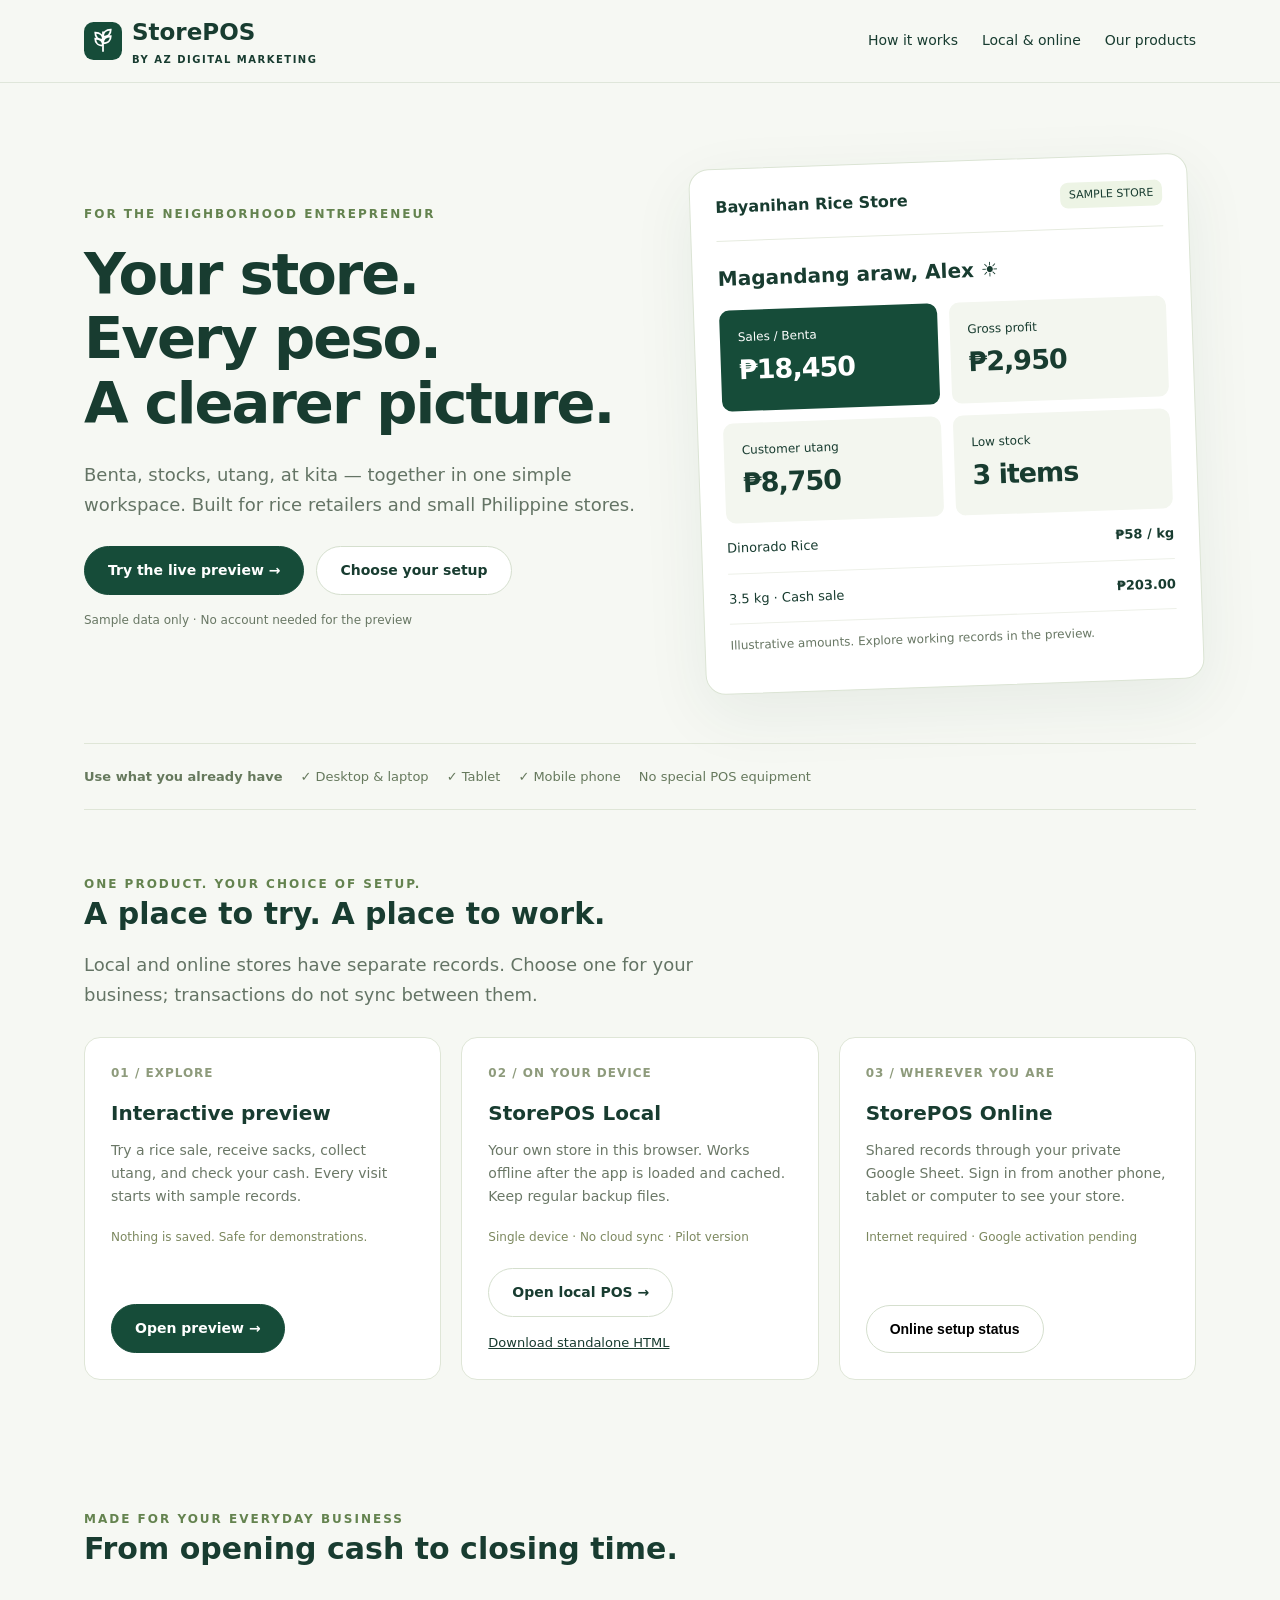
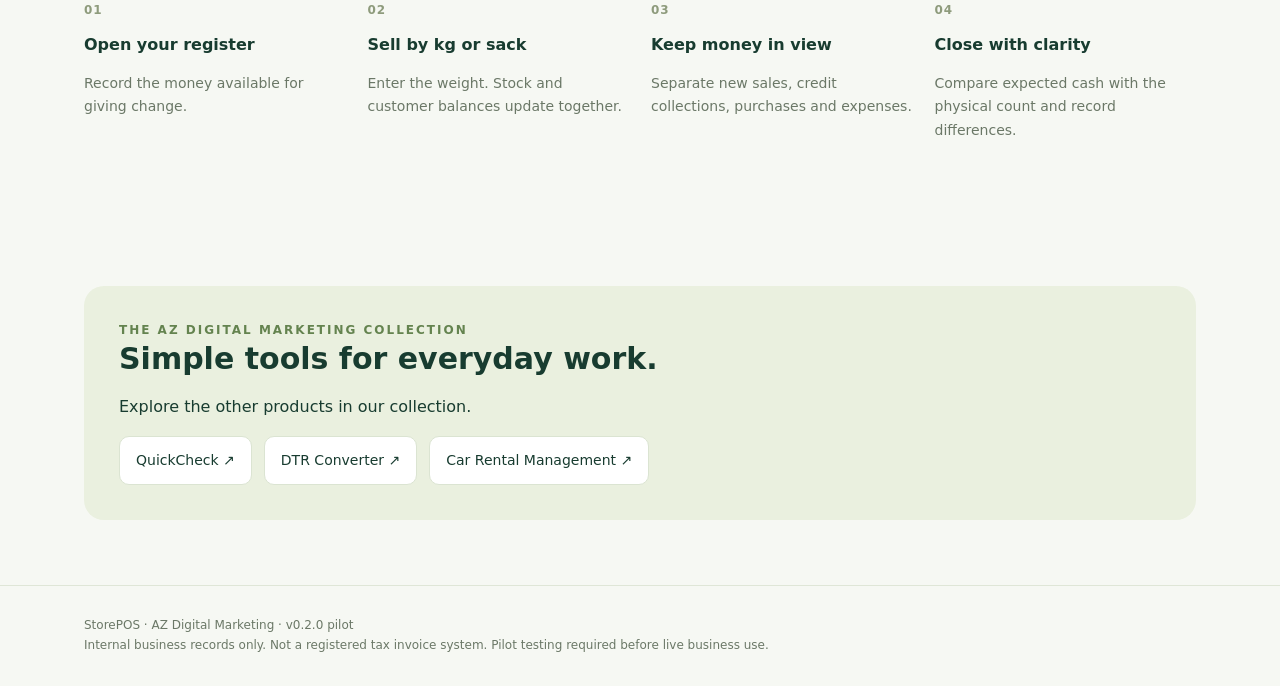
==== index.html @ 34b3e592 "Publish StorePOS v0.2.0 preview and separate local edition" ====
<!doctype html>
<html lang="en"><head><meta charset="utf-8"><meta name="viewport" content="width=device-width,initial-scale=1"><meta name="theme-color" content="#164c39"><title>StorePOS — Sales, stocks & utang, made simple</title><meta name="description" content="A simple POS for Philippine rice stores. Preview sales, inventory, customer credit and cash closing on your phone, tablet or computer."><style>
:root{font-family:'Segoe UI',system-ui,sans-serif;color:#183c30;background:#f6f8f3;line-height:1.65}*{box-sizing:border-box}body{margin:0}a{color:inherit}.wrap{max-width:1160px;margin:auto;padding:0 24px}header{border-bottom:1px solid #dfe6da;background:#f6f8f3}header .wrap{display:flex;justify-content:space-between;align-items:center;gap:20px;min-height:82px}.brand{display:flex;align-items:center;gap:10px;text-decoration:none;font-size:23px;font-weight:800}.brand img{width:38px}.brand small{font-size:10px;letter-spacing:1.5px;display:block}nav{display:flex;gap:24px;flex-wrap:wrap;font-size:14px}nav a{text-decoration:none}.hero{display:grid;grid-template-columns:1fr .9fr;gap:58px;align-items:center;padding:78px 0 56px}.eyebrow{font-size:12px;letter-spacing:2px;font-weight:750;color:#64834f}h1{font-size:clamp(38px,4.5vw,62px);line-height:1.12;letter-spacing:-2px;margin:18px 0 24px}h2{font-size:30px;line-height:1.25;margin:0 0 16px}h3{margin:0 0 9px;font-size:20px}.lead{font-size:18px;color:#647465}.actions{display:flex;flex-wrap:wrap;gap:12px;margin:26px 0 16px}.btn{display:inline-flex;justify-content:center;align-items:center;min-height:48px;padding:12px 23px;text-decoration:none;border:1px solid #d5dfce;border-radius:99px;background:white;font-weight:700;font-size:14px;cursor:pointer}.primary{background:#164c39;color:white;border-color:#164c39}.lime{background:#ddeaaf;border-color:#ddeaaf}.fine{font-size:12px;color:#687764}.mock{background:#fff;border:1px solid #dbe4d4;border-radius:20px;box-shadow:0 20px 65px #1d4c3912;padding:25px;transform:rotate(-2deg)}.mock-top{display:flex;justify-content:space-between;align-items:center;padding-bottom:20px;border-bottom:1px solid #e6ebdf}.tag{font-size:11px;padding:4px 9px;background:#edf4e5;border-radius:8px}.mock h3{margin:21px 0 15px}.metrics{display:grid;grid-template-columns:1fr 1fr;gap:12px}.metric{border-radius:10px;padding:18px;background:#f3f6ef;font-size:12px}.metric strong{font-size:27px;display:block;letter-spacing:-1px}.metric:first-child{background:#164c39;color:white}.mini-row{display:flex;justify-content:space-between;border-bottom:1px solid #edf0e8;padding:14px 0;font-size:13px}.devices{display:flex;gap:18px;flex-wrap:wrap;font-size:13px;color:#66795d;padding:22px 0;border-top:1px solid #dfe6d7;border-bottom:1px solid #dfe6d7}.section{padding:65px 0}.intro{max-width:690px;margin-bottom:27px}.cards{display:grid;grid-template-columns:repeat(3,1fr);gap:20px}.card{background:white;border:1px solid #dfe6d7;border-radius:16px;padding:26px;display:flex;flex-direction:column;align-items:flex-start}.card p{font-size:14px;color:#6b7867;margin:0 0 20px}.card .btn{margin-top:auto}.number{font-size:12px;font-weight:700;letter-spacing:1px;color:#8e9b7c;margin-bottom:13px}.steps{display:grid;grid-template-columns:repeat(4,1fr);gap:22px;margin-top:28px}.steps p{font-size:14px;color:#6b7867}.steps strong{display:block;margin-top:10px}.band{background:#eaf0df;border-radius:20px;padding:35px}.suite{display:flex;flex-wrap:wrap;gap:12px}.suite a{padding:12px 16px;background:white;border:1px solid #dbe4d2;border-radius:10px;text-decoration:none;font-size:14px}footer{padding:30px 0;border-top:1px solid #dfe6d7;font-size:12px;color:#6b7867}dialog{border:1px solid #dbe4d4;border-radius:16px;padding:28px;max-width:440px;width:calc(100% - 32px);color:#183c30}dialog::backdrop{background:#123b3266}dialog p{color:#647465}.card small{display:block;font-size:12px;color:#7c885f;margin-bottom:20px}:focus-visible{outline:3px solid #83a858;outline-offset:4px}@media(max-width:850px){.hero{gap:25px}.cards{grid-template-columns:1fr}.card{padding:24px}.steps{grid-template-columns:1fr 1fr}nav{gap:15px}.hero h1{font-size:44px}}@media(max-width:600px){.wrap{padding:0 18px}header .wrap{min-height:76px}nav a:not(:last-child){display:none}.hero{grid-template-columns:1fr;padding:40px 0;gap:30px}h1,.hero h1{font-size:40px}.mock{transform:none;padding:20px}.lead{font-size:17px}.section{padding:44px 0}.band{padding:25px}.steps{gap:18px}.actions .btn{flex:1}.devices{gap:12px}.metric strong{font-size:25px}}@media(prefers-reduced-motion:reduce){*{scroll-behavior:auto}}
</style></head><body><header><div class="wrap"><a class="brand" href="./"><img src="icon.svg" alt=""><span>StorePOS<small>BY AZ DIGITAL MARKETING</small></span></a><nav aria-label="Main"><a href="#how">How it works</a><a href="#editions">Local & online</a><a href="#products">Our products</a></nav></div></header><main class="wrap"><section class="hero"><div><div class="eyebrow">FOR THE NEIGHBORHOOD ENTREPRENEUR</div><h1>Your store.<br>Every peso.<br>A clearer picture.</h1><p class="lead">Benta, stocks, utang, at kita — together in one simple workspace. Built for rice retailers and small Philippine stores.</p><div class="actions"><a class="btn primary" href="preview.html">Try the live preview →</a><a class="btn" href="#editions">Choose your setup</a></div><p class="fine">Sample data only · No account needed for the preview</p></div><div class="mock" aria-label="Illustrative store dashboard"><div class="mock-top"><strong>Bayanihan Rice Store</strong><span class="tag">SAMPLE STORE</span></div><h3>Magandang araw, Alex ☀</h3><div class="metrics"><div class="metric">Sales / Benta<strong>₱18,450</strong></div><div class="metric">Gross profit<strong>₱2,950</strong></div><div class="metric">Customer utang<strong>₱8,750</strong></div><div class="metric">Low stock<strong>3 items</strong></div></div><div class="mini-row"><span>Dinorado Rice</span><strong>₱58 / kg</strong></div><div class="mini-row"><span>3.5 kg · Cash sale</span><strong>₱203.00</strong></div><p class="fine">Illustrative amounts. Explore working records in the preview.</p></div></section><div class="devices"><strong>Use what you already have</strong><span>✓ Desktop & laptop</span><span>✓ Tablet</span><span>✓ Mobile phone</span><span>No special POS equipment</span></div><section class="section" id="editions"><div class="intro"><div class="eyebrow">ONE PRODUCT. YOUR CHOICE OF SETUP.</div><h2>A place to try. A place to work.</h2><p class="lead">Local and online stores have separate records. Choose one for your business; transactions do not sync between them.</p></div><div class="cards"><article class="card"><div class="number">01 / EXPLORE</div><h3>Interactive preview</h3><p>Try a rice sale, receive sacks, collect utang, and check your cash. Every visit starts with sample records.</p><small>Nothing is saved. Safe for demonstrations.</small><a class="btn primary" href="preview.html">Open preview →</a></article><article class="card"><div class="number">02 / ON YOUR DEVICE</div><h3>StorePOS Local</h3><p>Your own store in this browser. Works offline after the app is loaded and cached. Keep regular backup files.</p><small>Single device · No cloud sync · Pilot version</small><a class="btn" id="local-open" href="app/index.html">Open local POS →</a><a id="local-download" href="StorePOS-Local.html" download style="margin-top:15px;font-size:13px">Download standalone HTML</a></article><article class="card"><div class="number">03 / WHEREVER YOU ARE</div><h3>StorePOS Online</h3><p>Shared records through your private Google Sheet. Sign in from another phone, tablet or computer to see your store.</p><small>Internet required · Google activation pending</small><button class="btn" id="online-info">Online setup status</button></article></div></section><section class="section" id="how"><div class="eyebrow">MADE FOR YOUR EVERYDAY BUSINESS</div><h2>From opening cash to closing time.</h2><div class="steps"><div><span class="number">01</span><strong>Open your register</strong><p>Record the money available for giving change.</p></div><div><span class="number">02</span><strong>Sell by kg or sack</strong><p>Enter the weight. Stock and customer balances update together.</p></div><div><span class="number">03</span><strong>Keep money in view</strong><p>Separate new sales, credit collections, purchases and expenses.</p></div><div><span class="number">04</span><strong>Close with clarity</strong><p>Compare expected cash with the physical count and record differences.</p></div></div></section><section class="section" id="products"><div class="band"><div class="eyebrow">THE AZ DIGITAL MARKETING COLLECTION</div><h2>Simple tools for everyday work.</h2><p>Explore the other products in our collection.</p><div class="suite"><a href="https://homearvin.github.io/QUICK.CHECK/">QuickCheck ↗</a><a href="https://homearvin.github.io/DTR.CONVERTER/">DTR Converter ↗</a><a href="https://homearvin.github.io/CAR.RENTAL.BOOKING.MANAGEMENT/">Car Rental Management ↗</a></div></div></section></main><footer><div class="wrap">StorePOS · AZ Digital Marketing · v0.2.0 pilot<br>Internal business records only. Not a registered tax invoice system. Pilot testing required before live business use.</div></footer><dialog id="online-dialog"><h2>Online activation pending</h2><p>The Google Apps Script project is prepared. Google account authorization and web-app deployment must finish before the online store is available.</p><p>The local POS and preview are ready to explore independently.</p><form method="dialog"><button class="btn primary">Got it</button></form></dialog><script>document.getElementById('online-info').onclick=()=>document.getElementById('online-dialog').showModal();if(location.hostname==='127.0.0.1'||location.hostname==='localhost'){document.getElementById('local-open').href='index.html';document.getElementById('local-download').href='local.html';}</script></body></html>
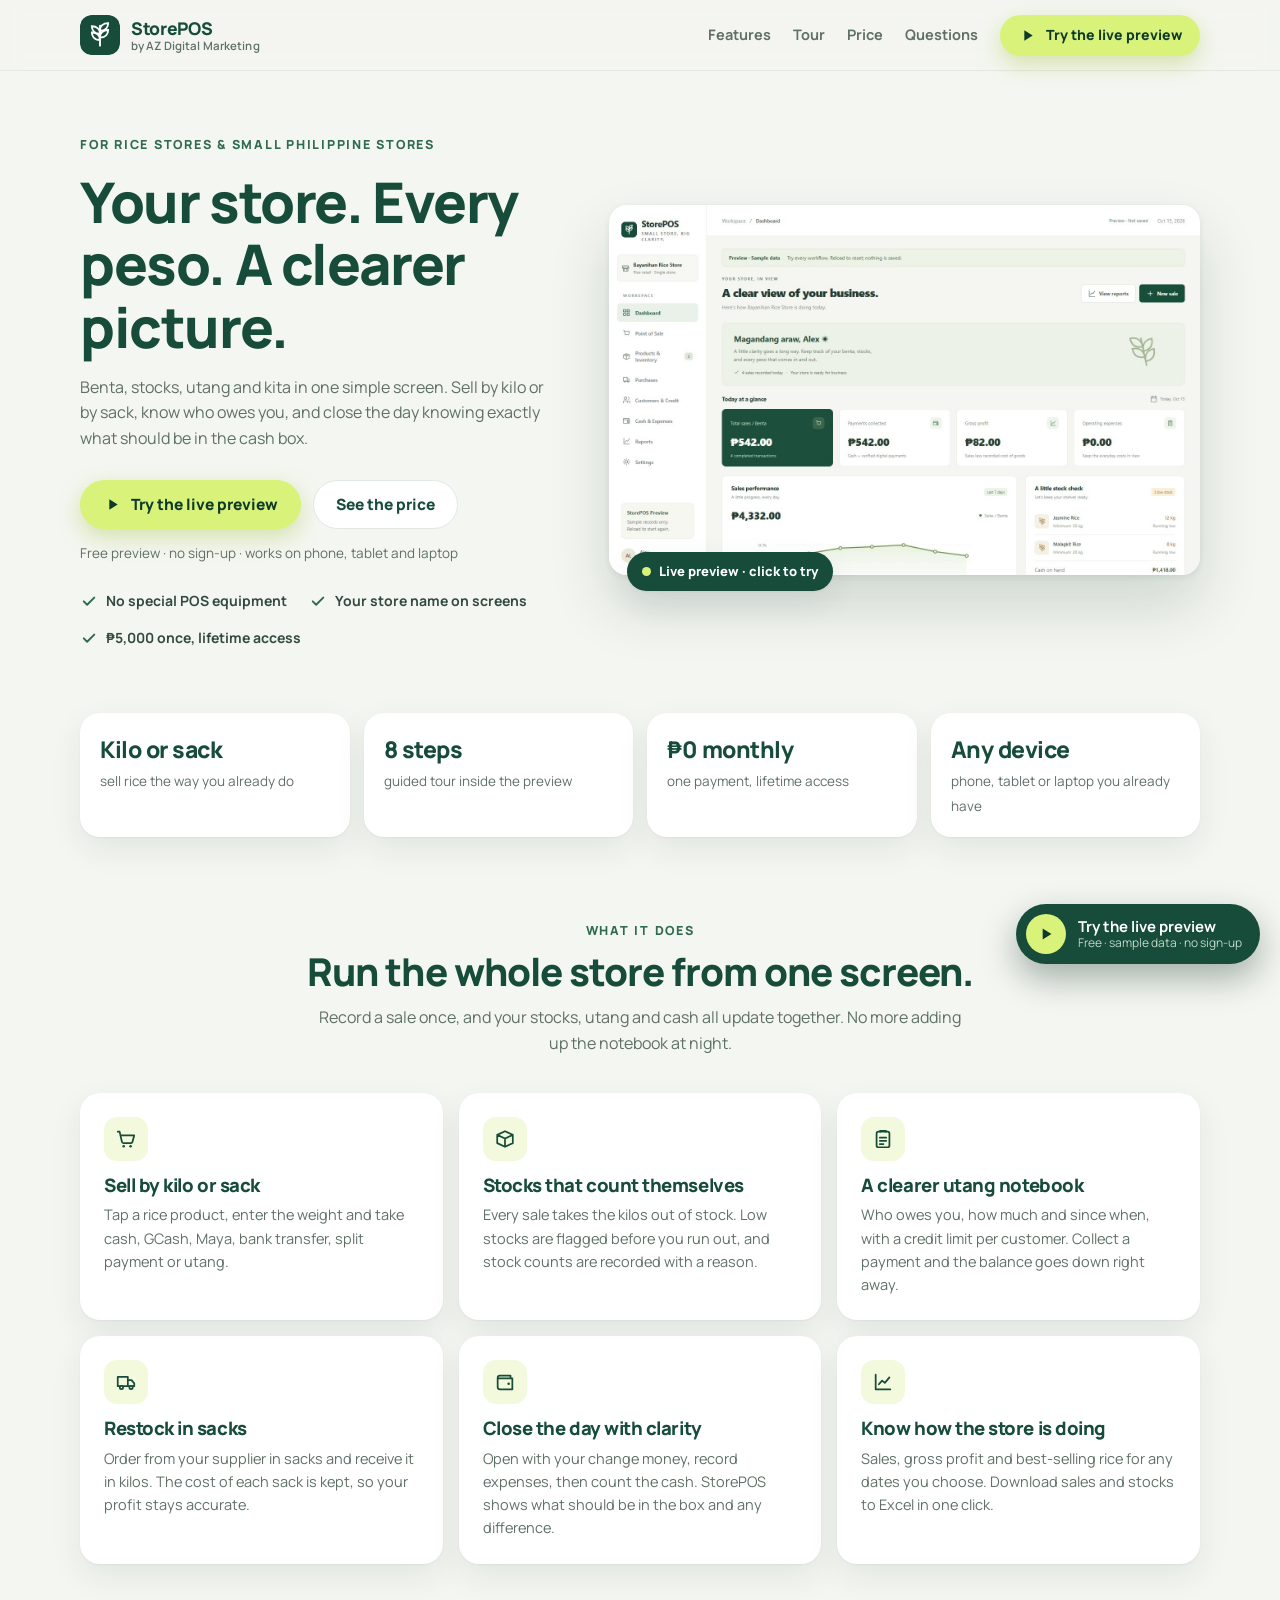
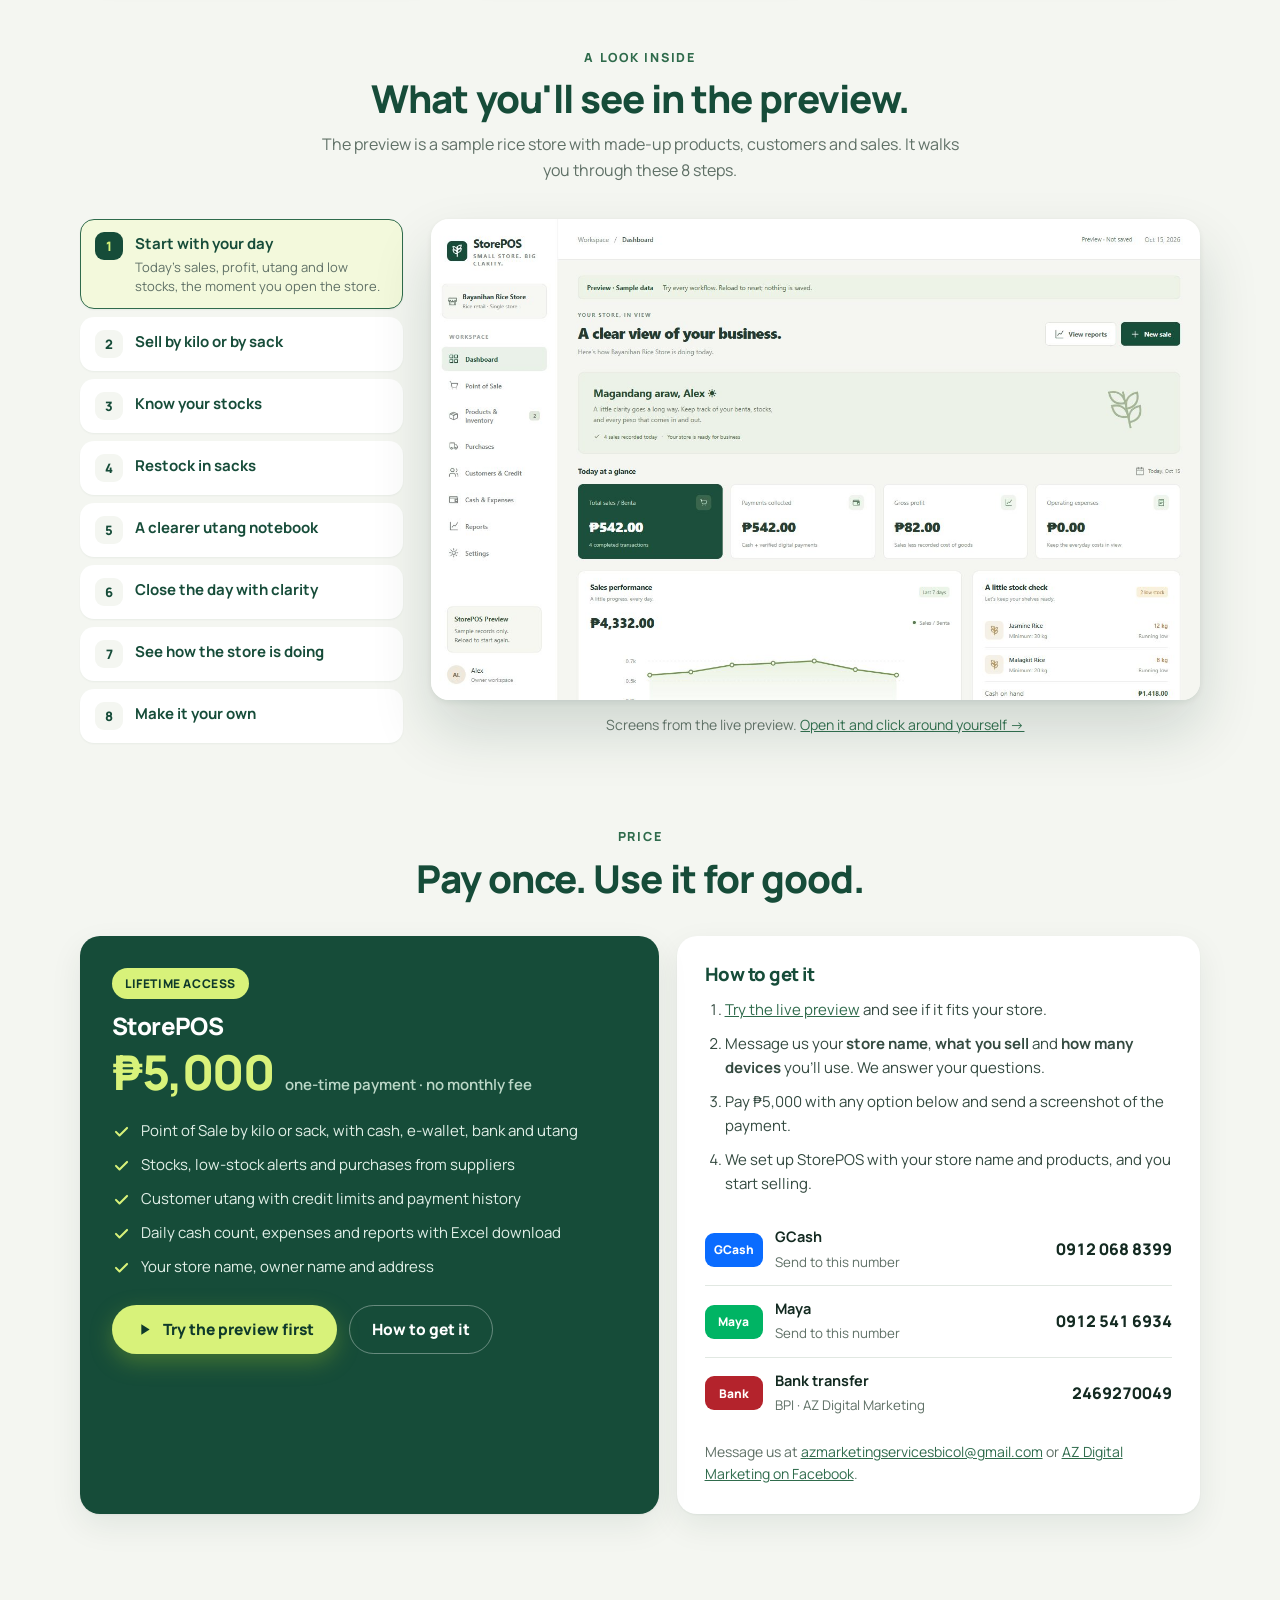
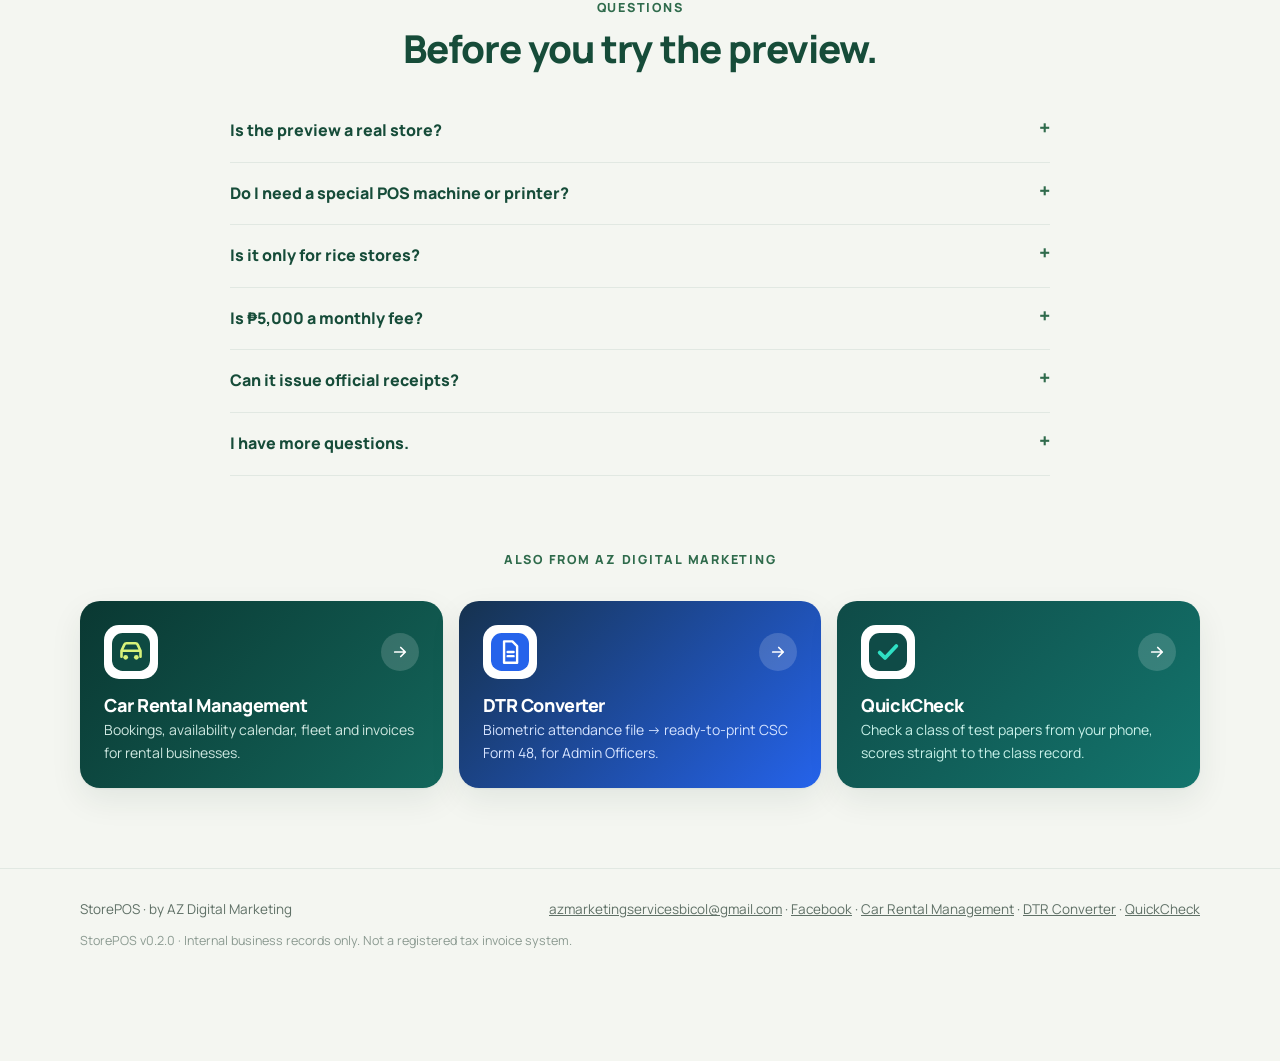
==== commit 3bf293a5: "Restyle StorePOS site like Car Rental and add preview guided tour Co-Authored-By: Claude Opus 5.5 <n" ====
--- a/index.html
+++ b/index.html
@@ -1,4 +1,532 @@
 <!doctype html>
-<html lang="en"><head><meta charset="utf-8"><meta name="viewport" content="width=device-width,initial-scale=1"><meta name="theme-color" content="#164c39"><title>StorePOS — Sales, stocks & utang, made simple</title><meta name="description" content="A simple POS for Philippine rice stores. Preview sales, inventory, customer credit and cash closing on your phone, tablet or computer."><style>
-:root{font-family:'Segoe UI',system-ui,sans-serif;color:#183c30;background:#f6f8f3;line-height:1.65}*{box-sizing:border-box}body{margin:0}a{color:inherit}.wrap{max-width:1160px;margin:auto;padding:0 24px}header{border-bottom:1px solid #dfe6da;background:#f6f8f3}header .wrap{display:flex;justify-content:space-between;align-items:center;gap:20px;min-height:82px}.brand{display:flex;align-items:center;gap:10px;text-decoration:none;font-size:23px;font-weight:800}.brand img{width:38px}.brand small{font-size:10px;letter-spacing:1.5px;display:block}nav{display:flex;gap:24px;flex-wrap:wrap;font-size:14px}nav a{text-decoration:none}.hero{display:grid;grid-template-columns:1fr .9fr;gap:58px;align-items:center;padding:78px 0 56px}.eyebrow{font-size:12px;letter-spacing:2px;font-weight:750;color:#64834f}h1{font-size:clamp(38px,4.5vw,62px);line-height:1.12;letter-spacing:-2px;margin:18px 0 24px}h2{font-size:30px;line-height:1.25;margin:0 0 16px}h3{margin:0 0 9px;font-size:20px}.lead{font-size:18px;color:#647465}.actions{display:flex;flex-wrap:wrap;gap:12px;margin:26px 0 16px}.btn{display:inline-flex;justify-content:center;align-items:center;min-height:48px;padding:12px 23px;text-decoration:none;border:1px solid #d5dfce;border-radius:99px;background:white;font-weight:700;font-size:14px;cursor:pointer}.primary{background:#164c39;color:white;border-color:#164c39}.lime{background:#ddeaaf;border-color:#ddeaaf}.fine{font-size:12px;color:#687764}.mock{background:#fff;border:1px solid #dbe4d4;border-radius:20px;box-shadow:0 20px 65px #1d4c3912;padding:25px;transform:rotate(-2deg)}.mock-top{display:flex;justify-content:space-between;align-items:center;padding-bottom:20px;border-bottom:1px solid #e6ebdf}.tag{font-size:11px;padding:4px 9px;background:#edf4e5;border-radius:8px}.mock h3{margin:21px 0 15px}.metrics{display:grid;grid-template-columns:1fr 1fr;gap:12px}.metric{border-radius:10px;padding:18px;background:#f3f6ef;font-size:12px}.metric strong{font-size:27px;display:block;letter-spacing:-1px}.metric:first-child{background:#164c39;color:white}.mini-row{display:flex;justify-content:space-between;border-bottom:1px solid #edf0e8;padding:14px 0;font-size:13px}.devices{display:flex;gap:18px;flex-wrap:wrap;font-size:13px;color:#66795d;padding:22px 0;border-top:1px solid #dfe6d7;border-bottom:1px solid #dfe6d7}.section{padding:65px 0}.intro{max-width:690px;margin-bottom:27px}.cards{display:grid;grid-template-columns:repeat(3,1fr);gap:20px}.card{background:white;border:1px solid #dfe6d7;border-radius:16px;padding:26px;display:flex;flex-direction:column;align-items:flex-start}.card p{font-size:14px;color:#6b7867;margin:0 0 20px}.card .btn{margin-top:auto}.number{font-size:12px;font-weight:700;letter-spacing:1px;color:#8e9b7c;margin-bottom:13px}.steps{display:grid;grid-template-columns:repeat(4,1fr);gap:22px;margin-top:28px}.steps p{font-size:14px;color:#6b7867}.steps strong{display:block;margin-top:10px}.band{background:#eaf0df;border-radius:20px;padding:35px}.suite{display:flex;flex-wrap:wrap;gap:12px}.suite a{padding:12px 16px;background:white;border:1px solid #dbe4d2;border-radius:10px;text-decoration:none;font-size:14px}footer{padding:30px 0;border-top:1px solid #dfe6d7;font-size:12px;color:#6b7867}dialog{border:1px solid #dbe4d4;border-radius:16px;padding:28px;max-width:440px;width:calc(100% - 32px);color:#183c30}dialog::backdrop{background:#123b3266}dialog p{color:#647465}.card small{display:block;font-size:12px;color:#7c885f;margin-bottom:20px}:focus-visible{outline:3px solid #83a858;outline-offset:4px}@media(max-width:850px){.hero{gap:25px}.cards{grid-template-columns:1fr}.card{padding:24px}.steps{grid-template-columns:1fr 1fr}nav{gap:15px}.hero h1{font-size:44px}}@media(max-width:600px){.wrap{padding:0 18px}header .wrap{min-height:76px}nav a:not(:last-child){display:none}.hero{grid-template-columns:1fr;padding:40px 0;gap:30px}h1,.hero h1{font-size:40px}.mock{transform:none;padding:20px}.lead{font-size:17px}.section{padding:44px 0}.band{padding:25px}.steps{gap:18px}.actions .btn{flex:1}.devices{gap:12px}.metric strong{font-size:25px}}@media(prefers-reduced-motion:reduce){*{scroll-behavior:auto}}
-</style></head><body><header><div class="wrap"><a class="brand" href="./"><img src="icon.svg" alt=""><span>StorePOS<small>BY AZ DIGITAL MARKETING</small></span></a><nav aria-label="Main"><a href="#how">How it works</a><a href="#editions">Local & online</a><a href="#products">Our products</a></nav></div></header><main class="wrap"><section class="hero"><div><div class="eyebrow">FOR THE NEIGHBORHOOD ENTREPRENEUR</div><h1>Your store.<br>Every peso.<br>A clearer picture.</h1><p class="lead">Benta, stocks, utang, at kita — together in one simple workspace. Built for rice retailers and small Philippine stores.</p><div class="actions"><a class="btn primary" href="preview.html">Try the live preview →</a><a class="btn" href="#editions">Choose your setup</a></div><p class="fine">Sample data only · No account needed for the preview</p></div><div class="mock" aria-label="Illustrative store dashboard"><div class="mock-top"><strong>Bayanihan Rice Store</strong><span class="tag">SAMPLE STORE</span></div><h3>Magandang araw, Alex ☀</h3><div class="metrics"><div class="metric">Sales / Benta<strong>₱18,450</strong></div><div class="metric">Gross profit<strong>₱2,950</strong></div><div class="metric">Customer utang<strong>₱8,750</strong></div><div class="metric">Low stock<strong>3 items</strong></div></div><div class="mini-row"><span>Dinorado Rice</span><strong>₱58 / kg</strong></div><div class="mini-row"><span>3.5 kg · Cash sale</span><strong>₱203.00</strong></div><p class="fine">Illustrative amounts. Explore working records in the preview.</p></div></section><div class="devices"><strong>Use what you already have</strong><span>✓ Desktop & laptop</span><span>✓ Tablet</span><span>✓ Mobile phone</span><span>No special POS equipment</span></div><section class="section" id="editions"><div class="intro"><div class="eyebrow">ONE PRODUCT. YOUR CHOICE OF SETUP.</div><h2>A place to try. A place to work.</h2><p class="lead">Local and online stores have separate records. Choose one for your business; transactions do not sync between them.</p></div><div class="cards"><article class="card"><div class="number">01 / EXPLORE</div><h3>Interactive preview</h3><p>Try a rice sale, receive sacks, collect utang, and check your cash. Every visit starts with sample records.</p><small>Nothing is saved. Safe for demonstrations.</small><a class="btn primary" href="preview.html">Open preview →</a></article><article class="card"><div class="number">02 / ON YOUR DEVICE</div><h3>StorePOS Local</h3><p>Your own store in this browser. Works offline after the app is loaded and cached. Keep regular backup files.</p><small>Single device · No cloud sync · Pilot version</small><a class="btn" id="local-open" href="app/index.html">Open local POS →</a><a id="local-download" href="StorePOS-Local.html" download style="margin-top:15px;font-size:13px">Download standalone HTML</a></article><article class="card"><div class="number">03 / WHEREVER YOU ARE</div><h3>StorePOS Online</h3><p>Shared records through your private Google Sheet. Sign in from another phone, tablet or computer to see your store.</p><small>Internet required · Google activation pending</small><button class="btn" id="online-info">Online setup status</button></article></div></section><section class="section" id="how"><div class="eyebrow">MADE FOR YOUR EVERYDAY BUSINESS</div><h2>From opening cash to closing time.</h2><div class="steps"><div><span class="number">01</span><strong>Open your register</strong><p>Record the money available for giving change.</p></div><div><span class="number">02</span><strong>Sell by kg or sack</strong><p>Enter the weight. Stock and customer balances update together.</p></div><div><span class="number">03</span><strong>Keep money in view</strong><p>Separate new sales, credit collections, purchases and expenses.</p></div><div><span class="number">04</span><strong>Close with clarity</strong><p>Compare expected cash with the physical count and record differences.</p></div></div></section><section class="section" id="products"><div class="band"><div class="eyebrow">THE AZ DIGITAL MARKETING COLLECTION</div><h2>Simple tools for everyday work.</h2><p>Explore the other products in our collection.</p><div class="suite"><a href="https://homearvin.github.io/QUICK.CHECK/">QuickCheck ↗</a><a href="https://homearvin.github.io/DTR.CONVERTER/">DTR Converter ↗</a><a href="https://homearvin.github.io/CAR.RENTAL.BOOKING.MANAGEMENT/">Car Rental Management ↗</a></div></div></section></main><footer><div class="wrap">StorePOS · AZ Digital Marketing · v0.2.0 pilot<br>Internal business records only. Not a registered tax invoice system. Pilot testing required before live business use.</div></footer><dialog id="online-dialog"><h2>Online activation pending</h2><p>The Google Apps Script project is prepared. Google account authorization and web-app deployment must finish before the online store is available.</p><p>The local POS and preview are ready to explore independently.</p><form method="dialog"><button class="btn primary">Got it</button></form></dialog><script>document.getElementById('online-info').onclick=()=>document.getElementById('online-dialog').showModal();if(location.hostname==='127.0.0.1'||location.hostname==='localhost'){document.getElementById('local-open').href='index.html';document.getElementById('local-download').href='local.html';}</script></body></html>
+<html lang="en">
+<head>
+<meta charset="utf-8">
+<meta name="viewport" content="width=device-width, initial-scale=1">
+<title>StorePOS — sales, stocks & utang for small stores</title>
+<meta name="description" content="A simple POS for Philippine rice stores and small retailers: sell by kilo or sack, track stocks, utang and cash closing. Try the live preview. ₱5,000 one-time, lifetime access.">
+<meta name="theme-color" content="#164c39">
+<link rel="canonical" href="https://homearvin.github.io/STORE.POS/">
+<meta property="og:title" content="StorePOS — sales, stocks & utang for small stores">
+<meta property="og:description" content="Benta, stocks, utang and kita in one simple screen. For rice stores and small Philippine stores. ₱5,000 one-time, lifetime access.">
+<meta property="og:image" content="https://homearvin.github.io/STORE.POS/images/dashboard.jpg">
+<link rel="icon" href="icon.svg" type="image/svg+xml">
+<link rel="preconnect" href="https://fonts.googleapis.com">
+<link rel="preconnect" href="https://fonts.gstatic.com" crossorigin>
+<link href="https://fonts.googleapis.com/css2?family=Manrope:wght@500;600;700;800&display=swap" rel="stylesheet">
+<style>
+  :root{
+    --green:#164c39; --green-deep:#0f3a2b; --green-2:#2f6b4c; --lime:#d8f27a; --lime-deep:#c5e35a; --lime-soft:#f3f9dc;
+    --ink:#132a21; --ink-2:#344a40; --muted:#5f7066; --faint:#8b9a91; --line:#e1e8e2;
+    --ground:#f4f6f1; --card:#fff;
+    --radius:20px; --shadow:0 1px 2px rgba(15,50,35,.05),0 12px 32px rgba(15,50,35,.08);
+    --font:"Manrope","Segoe UI",system-ui,-apple-system,Arial,sans-serif;
+  }
+  *{box-sizing:border-box}
+  html{scroll-behavior:smooth}
+  body{margin:0; font-family:var(--font); color:var(--ink); background:var(--ground); line-height:1.6; -webkit-font-smoothing:antialiased}
+  body.locked{overflow:hidden}
+  h1,h2,h3{margin:0; color:var(--green); letter-spacing:-.025em; line-height:1.12}
+  h1{font-size:clamp(34px,4.4vw,56px); font-weight:800}
+  h2{font-size:clamp(27px,3vw,40px); font-weight:800}
+  h3{font-size:18.5px; font-weight:800}
+  p{margin:0}
+  a{color:var(--green-2)}
+  img{max-width:100%}
+  .wrap{max-width:1160px; margin:0 auto; padding:0 20px}
+  section{padding:80px 0 0}
+  .eyebrow{font-size:12.5px; font-weight:800; letter-spacing:.14em; text-transform:uppercase; color:var(--green-2)}
+  .lead{color:var(--muted); font-size:clamp(16px,1vw+13px,18.5px)}
+  .center{text-align:center}
+  .btn{display:inline-flex; align-items:center; justify-content:center; gap:9px; font:inherit; font-weight:800; font-size:15.5px;
+    padding:14px 22px; border-radius:99px; border:1.5px solid transparent; text-decoration:none; cursor:pointer; line-height:1.2}
+  .btn svg{width:19px; height:19px; flex:none}
+  .btn.primary{background:var(--lime); color:var(--green-deep); box-shadow:0 8px 22px rgba(150,190,40,.35)}
+  .btn.primary:hover{background:var(--lime-deep)}
+  .btn.ghost{background:#fff; color:var(--green); border-color:var(--line)}
+  .btn.ghost:hover{border-color:var(--green-2)}
+  .btn.sm{font-size:14px; padding:10px 17px}
+  .card{background:var(--card); border-radius:var(--radius); box-shadow:var(--shadow)}
+
+  header.top{position:sticky; top:0; z-index:20; background:rgba(244,246,241,.9); backdrop-filter:blur(10px); border-bottom:1px solid var(--line)}
+  header.top .wrap{display:flex; align-items:center; gap:22px; height:70px}
+  .brand{display:flex; align-items:center; gap:11px; font-weight:800; font-size:17.5px; color:var(--green); text-decoration:none; letter-spacing:-.02em; line-height:1.2; min-width:0}
+  .brand img{flex:none; width:40px; height:40px; border-radius:12px}
+  .brand small{display:block; font-size:11.5px; font-weight:600; color:var(--muted); letter-spacing:.01em}
+  nav.main{display:flex; gap:22px; margin-left:auto}
+  nav.main a{color:var(--muted); text-decoration:none; font-weight:700; font-size:14.5px}
+  nav.main a:hover{color:var(--green)}
+
+  .hero{display:grid; grid-template-columns:minmax(0,.9fr) minmax(0,1.1fr); gap:46px; align-items:center; padding-top:60px}
+  .hero h1{margin-top:14px}
+  .hero .lead{margin-top:16px; max-width:520px}
+  .hero-cta{display:flex; flex-wrap:wrap; gap:12px; margin-top:28px}
+  .facts{margin-top:14px; font-size:13.5px; color:var(--muted)}
+  .shot{width:100%; height:auto; border-radius:18px; display:block; box-shadow:0 2px 6px rgba(15,50,35,.08),0 30px 60px rgba(15,50,35,.16)}
+  .shot-frame{position:relative}
+  .live-chip{position:absolute; left:18px; bottom:-16px; display:inline-flex; align-items:center; gap:8px; background:var(--green); color:#fff;
+    font-size:13px; font-weight:800; padding:9px 15px; border-radius:99px; box-shadow:var(--shadow); text-decoration:none}
+  .live-chip i{width:9px; height:9px; border-radius:50%; background:var(--lime); box-shadow:0 0 0 0 rgba(216,242,122,.7); animation:ping 1.8s infinite}
+  .trust{display:flex; flex-wrap:wrap; gap:14px 22px; margin-top:26px}
+  .trust span{display:flex; align-items:center; gap:8px; font-size:14px; color:var(--ink-2); font-weight:700}
+  .trust svg{width:18px; height:18px; color:var(--green-2)}
+
+  .strip{display:grid; grid-template-columns:repeat(4,1fr); gap:14px; margin-top:64px}
+  .strip div{padding:18px 20px}
+  .strip b{display:block; font-size:23px; font-weight:800; color:var(--green); letter-spacing:-.02em}
+  .strip span{font-size:13.5px; color:var(--muted)}
+
+  .features{display:grid; grid-template-columns:repeat(3,1fr); gap:16px; margin-top:36px}
+  .feature{padding:24px}
+  .feature .ic{display:grid; place-items:center; width:44px; height:44px; border-radius:13px; background:var(--lime-soft); color:var(--green); margin-bottom:14px}
+  .feature .ic svg{width:22px; height:22px}
+  .feature p{margin-top:8px; color:var(--muted); font-size:14.5px}
+
+  .tour{display:grid; grid-template-columns:minmax(0,.42fr) minmax(0,1fr); gap:28px; margin-top:36px; align-items:start}
+  .tour-steps{display:grid; gap:8px}
+  .tour-steps button{display:flex; gap:12px; align-items:flex-start; text-align:left; font:inherit; border:1.5px solid transparent; background:#fff; border-radius:14px; padding:12px 14px; cursor:pointer; color:var(--ink-2); box-shadow:0 1px 2px rgba(15,50,35,.05)}
+  .tour-steps button b{display:block; font-size:15px; color:var(--green)}
+  .tour-steps button small{display:block; font-size:13px; color:var(--muted); line-height:1.45; margin-top:2px}
+  .tour-steps button i{flex:none; display:grid; place-items:center; width:28px; height:28px; border-radius:9px; background:var(--ground); color:var(--green); font-style:normal; font-weight:800; font-size:13px}
+  .tour-steps button[aria-selected="true"]{border-color:var(--green-2); background:var(--lime-soft)}
+  .tour-steps button[aria-selected="true"] i{background:var(--green); color:var(--lime)}
+  .tour-steps button:not([aria-selected="true"]) small{display:none}
+  .tour-view{position:sticky; top:96px}
+  .tour-view figcaption{margin-top:14px; font-size:14px; color:var(--muted); text-align:center}
+
+  .plan-row{display:grid; grid-template-columns:minmax(0,1.05fr) minmax(0,.95fr); gap:18px; margin-top:36px; align-items:stretch}
+  .plan{position:relative; padding:32px; background:var(--green); color:#e2f0e8; border-radius:var(--radius); box-shadow:var(--shadow)}
+  .plan .tag{display:inline-block; background:var(--lime); color:var(--green-deep); font-size:12px; font-weight:800; letter-spacing:.05em; text-transform:uppercase; padding:6px 13px; border-radius:99px}
+  .plan h3{color:#fff; margin-top:14px; font-size:24px}
+  .price{margin-top:8px; display:flex; align-items:baseline; gap:12px; flex-wrap:wrap}
+  .price b{font-size:48px; font-weight:800; color:var(--lime); letter-spacing:-.03em; line-height:1}
+  .price span{color:#bcd8c8; font-size:15px; font-weight:600}
+  .plan ul{list-style:none; padding:0; margin:22px 0 26px; display:grid; gap:10px; font-size:15px}
+  .plan li{display:flex; gap:10px} .plan li svg{flex:none; width:19px; height:19px; margin-top:3px; color:var(--lime)}
+  .plan .hero-cta{margin-top:0}
+  .plan .btn.ghost{background:transparent; color:#fff; border-color:rgba(255,255,255,.35)}
+  .side{padding:28px}
+  .side ol{margin:14px 0 0; padding-left:20px; color:var(--ink-2); display:grid; gap:10px; font-size:15px}
+  .pay{display:flex; align-items:center; gap:12px; padding:11px 0; border-top:1px solid var(--line)}
+  .pay:first-of-type{border-top:0}
+  .pay .pm{width:58px; height:34px; border-radius:9px; display:grid; place-items:center; color:#fff; font-weight:800; font-size:12px; flex:none}
+  .pm.gcash{background:#0a6cff} .pm.maya{background:#00b464} .pm.bank{background:#b4232c}
+  .pay .info{flex:1; min-width:0} .pay .info b{display:block; font-size:14.5px} .pay .info small{color:var(--muted)}
+  .pay .num{font-weight:800; font-variant-numeric:tabular-nums; white-space:nowrap}
+
+  .faq{max-width:820px; margin:30px auto 0}
+  .faq details{border-bottom:1px solid var(--line)}
+  .faq summary{cursor:pointer; font-weight:800; font-size:16px; padding:18px 0; list-style:none; display:flex; justify-content:space-between; gap:14px; color:var(--green)}
+  .faq summary::-webkit-details-marker{display:none}
+  .faq summary::after{content:"+"; color:var(--green-2); font-weight:800; font-size:20px; line-height:1}
+  .faq details[open] summary::after{content:"–"}
+  .faq p{padding:0 0 18px; color:var(--muted); font-size:15px}
+
+  .family{display:grid; grid-template-columns:repeat(3,minmax(0,1fr)); gap:16px; margin-top:30px}
+  .sister{display:flex; flex-wrap:wrap; align-items:center; gap:16px 18px; padding:24px; border-radius:var(--radius); box-shadow:var(--shadow); text-decoration:none}
+  .sister > span:nth-child(2){order:3; flex-basis:100%}  /* logo and arrow on top, text underneath */
+  .sister .logo{display:grid; place-items:center; flex:none; width:54px; height:54px; border-radius:15px; background:#fff}
+  .sister h3{color:#fff; font-size:18px}
+  .sister p{margin-top:4px; font-size:14px}
+  .sister .go{margin-left:auto; flex:none; display:grid; place-items:center; width:38px; height:38px; border-radius:50%; background:rgba(255,255,255,.16); color:#fff}
+  .sister .go svg{width:18px; height:18px}
+  .sister.dtr{background:linear-gradient(135deg,#16324f,#2563eb)} .sister.dtr p{color:#d6e4ff}
+  .sister.qc{background:linear-gradient(135deg,#0f4b47,#13756d)} .sister.qc p{color:#c9f2ea}
+  .sister.car{background:linear-gradient(135deg,#0a3832,#13665b)} .sister.car p{color:#cfe8e1}
+  .sister:hover .go{background:rgba(255,255,255,.28)}
+
+  footer{border-top:1px solid var(--line); margin-top:80px; padding:30px 0 110px; color:var(--muted); font-size:13.5px}
+  footer .wrap{display:flex; flex-wrap:wrap; justify-content:space-between; gap:10px}
+  footer a{color:var(--muted)}
+  footer .note{flex-basis:100%; font-size:12.5px; color:var(--faint)}
+
+  /* ---------- Preview pop-up + floating button ---------- */
+  .demo-pop{position:fixed; inset:0; z-index:50; display:grid; place-items:center; padding:16px; background:rgba(10,40,30,.55); backdrop-filter:blur(3px);
+    opacity:0; visibility:hidden; transition:opacity .25s, visibility .25s}
+  .demo-pop.open{opacity:1; visibility:visible}
+  .demo-box{position:relative; width:min(720px,100%); max-height:calc(100vh - 32px); overflow:auto; background:#fff; border-radius:24px;
+    box-shadow:0 30px 80px rgba(0,0,0,.35); display:grid; grid-template-columns:minmax(0,.8fr) minmax(0,1.2fr);
+    transform:translateY(18px) scale(.98); transition:transform .3s}
+  .demo-pop.open .demo-box{transform:none}
+  .demo-side{background:var(--green); color:#d6ebe0; padding:26px 22px; display:flex; flex-direction:column; gap:14px; border-radius:24px 0 0 24px}
+  .demo-side .ad{align-self:flex-start; font-size:11px; font-weight:800; letter-spacing:.12em; text-transform:uppercase; color:var(--green-deep); background:var(--lime); padding:5px 10px; border-radius:99px}
+  .demo-side h3{color:#fff; font-size:22px}
+  .demo-side img{border-radius:12px; display:block; width:100%; height:auto; box-shadow:0 10px 24px rgba(0,0,0,.25)}
+  .demo-side p{font-size:13.5px}
+  .demo-main{padding:26px 26px 22px}
+  .demo-main h2{font-size:24px}
+  .demo-main .sub{color:var(--muted); font-size:14px; margin-top:4px}
+  .notes{list-style:none; padding:0; margin:16px 0 18px; display:grid; gap:12px}
+  .notes li{display:flex; gap:12px; font-size:14.5px; color:var(--ink-2); line-height:1.5}
+  .notes li i{flex:none; display:grid; place-items:center; width:26px; height:26px; border-radius:8px; background:var(--lime-soft); color:var(--green); font-style:normal; font-weight:800; font-size:13px}
+  .demo-main .btn{width:100%}
+  .demo-main .small{margin-top:10px; text-align:center; font-size:12.5px; color:var(--faint)}
+  .later{display:block; margin:6px auto 0; font:inherit; font-size:13.5px; font-weight:700; color:var(--muted); background:none; border:0; cursor:pointer; padding:6px 10px}
+  .x{position:absolute; top:12px; right:12px; width:36px; height:36px; border-radius:50%; border:0; background:var(--ground); color:var(--ink-2); cursor:pointer; display:grid; place-items:center}
+  .x svg{width:18px; height:18px}
+
+  .demo-float{position:fixed; right:20px; bottom:20px; z-index:40; display:flex; align-items:center; gap:12px; padding:10px 18px 10px 10px;
+    background:var(--green); color:#fff; border-radius:99px; text-decoration:none; box-shadow:0 14px 34px rgba(10,40,30,.35);
+    transform:translateY(140%); transition:transform .35s cubic-bezier(.2,.9,.3,1.2)}
+  .demo-float.show{transform:none}
+  .demo-float .pulse{position:relative; display:grid; place-items:center; width:40px; height:40px; border-radius:50%; background:var(--lime); color:var(--green-deep); flex:none}
+  .demo-float .pulse::after{content:""; position:absolute; inset:0; border-radius:50%; animation:ping 1.8s infinite}
+  .demo-float .pulse svg{width:20px; height:20px}
+  .demo-float b{display:block; font-size:15px; line-height:1.2}
+  .demo-float small{display:block; font-size:12px; color:#bcd8c8; line-height:1.2}
+  @keyframes ping{0%{box-shadow:0 0 0 0 rgba(216,242,122,.75)} 80%,100%{box-shadow:0 0 0 14px rgba(216,242,122,0)}}
+  :focus-visible{outline:3px solid var(--lime-deep); outline-offset:3px}
+  @media (prefers-reduced-motion:reduce){*{animation:none!important; transition:none!important}}
+
+  @media (max-width:900px){
+    nav.main{display:none}
+    header.top .btn{display:none}
+    .hero,.plan-row,.tour{grid-template-columns:minmax(0,1fr)}
+    .tour-view{position:static; order:-1}
+    .strip{grid-template-columns:repeat(2,minmax(0,1fr))}
+    .features,.family{grid-template-columns:minmax(0,1fr)}
+    .demo-box{grid-template-columns:minmax(0,1fr)}
+    .demo-side{border-radius:24px 24px 0 0; padding:20px}
+    .demo-side img,.demo-side p{display:none}
+  }
+  @media (max-width:520px){
+    .wrap{padding:0 16px}
+    .brand{font-size:15.5px}
+    .demo-float{left:16px; right:16px; bottom:14px; justify-content:flex-start}
+    .demo-main{padding:22px 18px 18px}
+    .pay .num{font-size:14px}
+  }
+</style>
+</head>
+<body id="top">
+<svg style="display:none" xmlns="http://www.w3.org/2000/svg"><defs>
+  <symbol id="i-check" viewBox="0 0 24 24"><path d="m5 12.5 4.5 4.5L19 7.5" fill="none" stroke="currentColor" stroke-width="2.6" stroke-linecap="round" stroke-linejoin="round"/></symbol>
+  <symbol id="i-play" viewBox="0 0 24 24"><path d="M8 5.5v13l10.5-6.5z" fill="currentColor"/></symbol>
+  <symbol id="i-out" viewBox="0 0 24 24"><path d="M14 4h6v6M20 4l-9 9M18 14v4.5a1.5 1.5 0 0 1-1.5 1.5h-11A1.5 1.5 0 0 1 4 18.5v-11A1.5 1.5 0 0 1 5.5 6H10" fill="none" stroke="currentColor" stroke-width="2.2" stroke-linecap="round" stroke-linejoin="round"/></symbol>
+  <symbol id="i-arrow" viewBox="0 0 24 24"><path d="M5 12h14M13 6l6 6-6 6" fill="none" stroke="currentColor" stroke-width="2.3" stroke-linecap="round" stroke-linejoin="round"/></symbol>
+  <symbol id="i-x" viewBox="0 0 24 24"><path d="M6 6l12 12M18 6 6 18" fill="none" stroke="currentColor" stroke-width="2.3" stroke-linecap="round"/></symbol>
+  <symbol id="i-cart" viewBox="0 0 24 24"><path d="M3 4h2l2.6 11.2a1.5 1.5 0 0 0 1.5 1.2h8.4a1.5 1.5 0 0 0 1.5-1.1L21 8H6.2" fill="none" stroke="currentColor" stroke-width="1.9" stroke-linecap="round" stroke-linejoin="round"/><circle cx="9.5" cy="20" r="1.4" fill="currentColor"/><circle cx="17" cy="20" r="1.4" fill="currentColor"/></symbol>
+  <symbol id="i-box" viewBox="0 0 24 24"><path d="m3.5 7.5 8.5-4 8.5 4v9l-8.5 4-8.5-4zM3.5 7.5l8.5 4 8.5-4M12 11.5v9" fill="none" stroke="currentColor" stroke-width="1.9" stroke-linejoin="round"/></symbol>
+  <symbol id="i-book" viewBox="0 0 24 24"><rect x="5" y="4" width="14" height="17" rx="2" fill="none" stroke="currentColor" stroke-width="1.9"/><path d="M9 4V3h6v1M8.5 10.5h7M8.5 14h7M8.5 17.5h4" fill="none" stroke="currentColor" stroke-width="1.9" stroke-linecap="round"/></symbol>
+  <symbol id="i-truck" viewBox="0 0 24 24"><path d="M3 6.5h11v10H3zM14 10h4l3 3.5v3h-7" fill="none" stroke="currentColor" stroke-width="1.9" stroke-linejoin="round"/><circle cx="7" cy="18" r="1.8" fill="#fff" stroke="currentColor" stroke-width="1.9"/><circle cx="17.5" cy="18" r="1.8" fill="#fff" stroke="currentColor" stroke-width="1.9"/></symbol>
+  <symbol id="i-wallet" viewBox="0 0 24 24"><path d="M4 7.5A2.5 2.5 0 0 1 6.5 5H18v3M4 7.5v10A2.5 2.5 0 0 0 6.5 20H20v-12H6.5A2.5 2.5 0 0 1 4 7.5z" fill="none" stroke="currentColor" stroke-width="1.9" stroke-linejoin="round"/><circle cx="16" cy="14" r="1.4" fill="currentColor"/></symbol>
+  <symbol id="i-chart" viewBox="0 0 24 24"><path d="M4 4v16h16" fill="none" stroke="currentColor" stroke-width="1.9" stroke-linecap="round" stroke-linejoin="round"/><path d="m7.5 14.5 3.5-4 3 2.5 5-6" fill="none" stroke="currentColor" stroke-width="1.9" stroke-linecap="round" stroke-linejoin="round"/></symbol>
+</defs></svg>
+
+<header class="top">
+  <div class="wrap">
+    <a class="brand" href="#top"><img src="icon.svg" alt="">
+      <span>StorePOS<small>by AZ Digital Marketing</small></span></a>
+    <nav class="main" aria-label="Sections">
+      <a href="#features">Features</a>
+      <a href="#tour">Tour</a>
+      <a href="#price">Price</a>
+      <a href="#faq">Questions</a>
+    </nav>
+    <a class="btn primary sm js-demo" href="preview.html"><svg><use href="#i-play"/></svg>Try the live preview</a>
+  </div>
+</header>
+
+<main>
+<div class="wrap">
+  <section class="hero">
+    <div>
+      <span class="eyebrow">For rice stores &amp; small Philippine stores</span>
+      <h1>Your store. Every peso. A clearer picture.</h1>
+      <p class="lead">Benta, stocks, utang and kita in one simple screen. Sell by kilo or by sack, know who owes you, and close the day knowing exactly what should be in the cash box.</p>
+      <div class="hero-cta">
+        <a class="btn primary js-demo" href="preview.html"><svg><use href="#i-play"/></svg>Try the live preview</a>
+        <a class="btn ghost" href="#price">See the price</a>
+      </div>
+      <p class="facts">Free preview · no sign-up · works on phone, tablet and laptop</p>
+      <div class="trust">
+        <span><svg><use href="#i-check"/></svg>No special POS equipment</span>
+        <span><svg><use href="#i-check"/></svg>Your store name on screens</span>
+        <span><svg><use href="#i-check"/></svg>₱5,000 once, lifetime access</span>
+      </div>
+    </div>
+    <div class="shot-frame">
+      <img class="shot" src="images/dashboard.jpg" width="1440" height="900" alt="Dashboard: today's sales, payments collected, gross profit, expenses, a 7-day sales chart and low-stock rice">
+      <a class="live-chip js-demo" href="preview.html"><i></i>Live preview · click to try</a>
+    </div>
+  </section>
+
+  <div class="strip">
+    <div class="card"><b>Kilo or sack</b><span>sell rice the way you already do</span></div>
+    <div class="card"><b>8 steps</b><span>guided tour inside the preview</span></div>
+    <div class="card"><b>₱0 monthly</b><span>one payment, lifetime access</span></div>
+    <div class="card"><b>Any device</b><span>phone, tablet or laptop you already have</span></div>
+  </div>
+
+  <section id="features">
+    <div class="center">
+      <span class="eyebrow">What it does</span>
+      <h2 style="margin-top:8px">Run the whole store from one screen.</h2>
+      <p class="lead" style="margin:12px auto 0; max-width:660px">Record a sale once, and your stocks, utang and cash all update together. No more adding up the notebook at night.</p>
+    </div>
+    <div class="features">
+      <div class="card feature"><span class="ic"><svg><use href="#i-cart"/></svg></span><h3>Sell by kilo or sack</h3>
+        <p>Tap a rice product, enter the weight and take cash, GCash, Maya, bank transfer, split payment or utang.</p></div>
+      <div class="card feature"><span class="ic"><svg><use href="#i-box"/></svg></span><h3>Stocks that count themselves</h3>
+        <p>Every sale takes the kilos out of stock. Low stocks are flagged before you run out, and stock counts are recorded with a reason.</p></div>
+      <div class="card feature"><span class="ic"><svg><use href="#i-book"/></svg></span><h3>A clearer utang notebook</h3>
+        <p>Who owes you, how much and since when, with a credit limit per customer. Collect a payment and the balance goes down right away.</p></div>
+      <div class="card feature"><span class="ic"><svg><use href="#i-truck"/></svg></span><h3>Restock in sacks</h3>
+        <p>Order from your supplier in sacks and receive it in kilos. The cost of each sack is kept, so your profit stays accurate.</p></div>
+      <div class="card feature"><span class="ic"><svg><use href="#i-wallet"/></svg></span><h3>Close the day with clarity</h3>
+        <p>Open with your change money, record expenses, then count the cash. StorePOS shows what should be in the box and any difference.</p></div>
+      <div class="card feature"><span class="ic"><svg><use href="#i-chart"/></svg></span><h3>Know how the store is doing</h3>
+        <p>Sales, gross profit and best-selling rice for any dates you choose. Download sales and stocks to Excel in one click.</p></div>
+    </div>
+  </section>
+
+  <section id="tour">
+    <div class="center">
+      <span class="eyebrow">A look inside</span>
+      <h2 style="margin-top:8px">What you'll see in the preview.</h2>
+      <p class="lead" style="margin:12px auto 0; max-width:660px">The preview is a sample rice store with made-up products, customers and sales. It walks you through these 8 steps.</p>
+    </div>
+    <div class="tour">
+      <div class="tour-steps" role="tablist" aria-label="Preview tour steps">
+        <button role="tab" aria-selected="true" data-img="images/dashboard.jpg" data-alt="Dashboard with today's sales, payments collected, gross profit and expenses"><i>1</i><span><b>Start with your day</b><small>Today's sales, profit, utang and low stocks, the moment you open the store.</small></span></button>
+        <button role="tab" aria-selected="false" data-img="images/pos.jpg" data-alt="Point of Sale: rice products with price per kilo and the current sale"><i>2</i><span><b>Sell by kilo or by sack</b><small>Tap a rice product, enter the weight, then take cash, GCash, Maya or utang.</small></span></button>
+        <button role="tab" aria-selected="false" data-img="images/inventory.jpg" data-alt="Products and inventory with kilos left, cost and selling price"><i>3</i><span><b>Know your stocks</b><small>Kilos left, cost and selling price of every product. Low stocks are flagged.</small></span></button>
+        <button role="tab" aria-selected="false" data-img="images/purchases.jpg" data-alt="Purchases: orders from suppliers in sacks"><i>4</i><span><b>Restock in sacks</b><small>Order in sacks, receive in kilos, and the stock updates by itself.</small></span></button>
+        <button role="tab" aria-selected="false" data-img="images/customers.jpg" data-alt="Customers and credit: utang balances per customer"><i>5</i><span><b>A clearer utang notebook</b><small>Who owes you, how much, and since when. Collect payments in one tap.</small></span></button>
+        <button role="tab" aria-selected="false" data-img="images/cash.jpg" data-alt="Cash and expenses: cash session, expected cash and expenses"><i>6</i><span><b>Close the day with clarity</b><small>Change money, expenses and the cash count, with the expected amount shown.</small></span></button>
+        <button role="tab" aria-selected="false" data-img="images/reports.jpg" data-alt="Reports: sales, gross profit and best-selling rice"><i>7</i><span><b>See how the store is doing</b><small>Sales, profit and best sellers for any dates. Download to Excel.</small></span></button>
+        <button role="tab" aria-selected="false" data-img="images/settings.jpg" data-alt="Settings: store name, owner and address"><i>8</i><span><b>Make it your own</b><small>Your store name, owner name and address on the screens and receipts.</small></span></button>
+      </div>
+      <figure class="tour-view" style="margin:0">
+        <img class="shot" id="tourImg" src="images/dashboard.jpg" width="1440" height="900" alt="Dashboard with today's sales, payments collected, gross profit and expenses">
+        <figcaption>Screens from the live preview. <a class="js-demo" href="preview.html">Open it and click around yourself →</a></figcaption>
+      </figure>
+    </div>
+  </section>
+
+  <section id="price">
+    <div class="center">
+      <span class="eyebrow">Price</span>
+      <h2 style="margin-top:8px">Pay once. Use it for good.</h2>
+    </div>
+    <div class="plan-row">
+      <div class="plan">
+        <span class="tag">Lifetime access</span>
+        <h3>StorePOS</h3>
+        <div class="price"><b>₱5,000</b><span>one-time payment · no monthly fee</span></div>
+        <ul>
+          <li><svg><use href="#i-check"/></svg>Point of Sale by kilo or sack, with cash, e-wallet, bank and utang</li>
+          <li><svg><use href="#i-check"/></svg>Stocks, low-stock alerts and purchases from suppliers</li>
+          <li><svg><use href="#i-check"/></svg>Customer utang with credit limits and payment history</li>
+          <li><svg><use href="#i-check"/></svg>Daily cash count, expenses and reports with Excel download</li>
+          <li><svg><use href="#i-check"/></svg>Your store name, owner name and address</li>
+        </ul>
+        <div class="hero-cta">
+          <a class="btn primary js-demo" href="preview.html"><svg><use href="#i-play"/></svg>Try the preview first</a>
+          <a class="btn ghost" href="#get">How to get it</a>
+        </div>
+      </div>
+      <div class="card side" id="get">
+        <h3>How to get it</h3>
+        <ol>
+          <li><a class="js-demo" href="preview.html">Try the live preview</a> and see if it fits your store.</li>
+          <li>Message us your <b>store name</b>, <b>what you sell</b> and <b>how many devices</b> you'll use. We answer your questions.</li>
+          <li>Pay ₱5,000 with any option below and send a screenshot of the payment.</li>
+          <li>We set up StorePOS with your store name and products, and you start selling.</li>
+        </ol>
+        <div style="margin-top:18px">
+          <div class="pay"><span class="pm gcash">GCash</span><span class="info"><b>GCash</b><small>Send to this number</small></span><span class="num">0912 068 8399</span></div>
+          <div class="pay"><span class="pm maya">Maya</span><span class="info"><b>Maya</b><small>Send to this number</small></span><span class="num">0912 541 6934</span></div>
+          <div class="pay"><span class="pm bank">Bank</span><span class="info"><b>Bank transfer</b><small>BPI · AZ Digital Marketing</small></span><span class="num">2469270049</span></div>
+        </div>
+        <p style="margin-top:12px; font-size:14px; color:var(--muted)">Message us at
+          <a href="mailto:azmarketingservicesbicol@gmail.com">azmarketingservicesbicol@gmail.com</a> or
+          <a href="https://www.facebook.com/AZDigitalMarketingOfficial" target="_blank" rel="noopener">AZ Digital Marketing on Facebook</a>.</p>
+      </div>
+    </div>
+  </section>
+
+  <section id="faq">
+    <div class="center">
+      <span class="eyebrow">Questions</span>
+      <h2 style="margin-top:8px">Before you try the preview.</h2>
+    </div>
+    <div class="faq">
+      <details><summary>Is the preview a real store?</summary>
+        <p>No. "Bayanihan Rice Store" is a sample store with made-up products, customers and sales. Click anything you like. Nothing you do is saved, and reloading the page starts it fresh.</p></details>
+      <details><summary>Do I need a special POS machine or printer?</summary>
+        <p>No. StorePOS opens in the web browser of the phone, tablet or laptop you already have. Nothing to install.</p></details>
+      <details><summary>Is it only for rice stores?</summary>
+        <p>It was made for rice retailers, so products are sold by kilo and by sack. If you sell other goods, message us what you sell and we'll tell you honestly if it fits.</p></details>
+      <details><summary>Is ₱5,000 a monthly fee?</summary>
+        <p>No. You pay ₱5,000 once and have lifetime access. There is no monthly subscription.</p></details>
+      <details><summary>Can it issue official receipts?</summary>
+        <p>No. StorePOS keeps your internal business records: sales, stocks, utang and cash. It is not a registered tax invoice or official receipt system.</p></details>
+      <details><summary>I have more questions.</summary>
+        <p>Message us at <a href="mailto:azmarketingservicesbicol@gmail.com">azmarketingservicesbicol@gmail.com</a> or on <a href="https://www.facebook.com/AZDigitalMarketingOfficial" target="_blank" rel="noopener">Facebook</a>. We're happy to walk you through it.</p></details>
+    </div>
+  </section>
+
+  <section style="padding-top:70px">
+    <div class="center">
+      <span class="eyebrow">Also from AZ Digital Marketing</span>
+    </div>
+    <div class="family">
+      <a class="sister car" href="https://homearvin.github.io/CAR.RENTAL.BOOKING.MANAGEMENT/">
+        <span class="logo"><svg viewBox="0 0 32 32" width="38" height="38"><rect width="32" height="32" rx="9" fill="#0e4a42"/><path d="M8 20v-5l2.4-5.2A2 2 0 0 1 12.2 8.6h7.6a2 2 0 0 1 1.8 1.2L24 15v5M8 15h16" fill="none" stroke="#d8f27a" stroke-width="2.2" stroke-linecap="round" stroke-linejoin="round"/><circle cx="11.5" cy="20.5" r="2" fill="#d8f27a"/><circle cx="20.5" cy="20.5" r="2" fill="#d8f27a"/></svg></span>
+        <span><h3>Car Rental Management</h3><p>Bookings, availability calendar, fleet and invoices for rental businesses.</p></span>
+        <span class="go"><svg><use href="#i-arrow"/></svg></span>
+      </a>
+      <a class="sister dtr" href="https://homearvin.github.io/DTR.CONVERTER/">
+        <span class="logo"><svg viewBox="0 0 32 32" width="38" height="38"><rect width="32" height="32" rx="9" fill="#2563eb"/><path d="M11 7h7l4 4v14H11z" fill="none" stroke="#fff" stroke-width="2" stroke-linejoin="round"/><path d="M14 16h5M14 19.5h5" stroke="#fff" stroke-width="2" stroke-linecap="round"/></svg></span>
+        <span><h3>DTR Converter</h3><p>Biometric attendance file → ready-to-print CSC Form 48, for Admin Officers.</p></span>
+        <span class="go"><svg><use href="#i-arrow"/></svg></span>
+      </a>
+      <a class="sister qc" href="https://homearvin.github.io/QUICK.CHECK/">
+        <span class="logo"><svg viewBox="0 0 32 32" width="38" height="38"><rect width="32" height="32" rx="9" fill="#0f4b47"/><path d="M9 16.5l4.5 4.5L23 11" fill="none" stroke="#2fe0c4" stroke-width="3.2" stroke-linecap="round" stroke-linejoin="round"/></svg></span>
+        <span><h3>QuickCheck</h3><p>Check a class of test papers from your phone, scores straight to the class record.</p></span>
+        <span class="go"><svg><use href="#i-arrow"/></svg></span>
+      </a>
+    </div>
+  </section>
+</div>
+</main>
+
+<footer>
+  <div class="wrap">
+    <span>StorePOS · by AZ Digital Marketing</span>
+    <span>
+      <a href="mailto:azmarketingservicesbicol@gmail.com">azmarketingservicesbicol@gmail.com</a> ·
+      <a href="https://www.facebook.com/AZDigitalMarketingOfficial" target="_blank" rel="noopener">Facebook</a> ·
+      <a href="https://homearvin.github.io/CAR.RENTAL.BOOKING.MANAGEMENT/">Car Rental Management</a> ·
+      <a href="https://homearvin.github.io/DTR.CONVERTER/">DTR Converter</a> ·
+      <a href="https://homearvin.github.io/QUICK.CHECK/">QuickCheck</a>
+    </span>
+    <span class="note">StorePOS v0.2.0 · Internal business records only. Not a registered tax invoice system.</span>
+  </div>
+</footer>
+
+<!-- The preview pop-up: important notes first, then the link to the live preview. -->
+<div class="demo-pop" id="demoPop" role="dialog" aria-modal="true" aria-labelledby="demoTitle" aria-hidden="true">
+  <div class="demo-box">
+    <div class="demo-side">
+      <span class="ad">Free live preview</span>
+      <h3>See StorePOS working, before you buy.</h3>
+      <img src="images/welcome.jpg" width="1440" height="900" alt="">
+      <p>A sample rice store with made-up products, customers and sales.</p>
+    </div>
+    <div class="demo-main">
+      <button class="x" type="button" data-close aria-label="Close"><svg><use href="#i-x"/></svg></button>
+      <h2 id="demoTitle">Before you open the preview</h2>
+      <p class="sub">3 quick things to know. It takes 15 seconds.</p>
+      <ul class="notes">
+        <li><i>1</i><span><b>Sample data only.</b> Try a sale, collect utang, count the cash. Nothing is saved and nothing is downloaded.</span></li>
+        <li><i>2</i><span>Click <b>Explore demo</b> on the welcome screen.</span></li>
+        <li><i>3</i><span>Press <b>Next feature →</b> to follow the 8-step tour. Works on a phone, best on a laptop.</span></li>
+      </ul>
+      <a class="btn primary js-demo-go" href="preview.html" target="_blank" rel="noopener">Open the live preview<svg><use href="#i-out"/></svg></a>
+      <p class="small">Opens in a new tab · free · no sign-up</p>
+      <button class="later" type="button" data-close>Maybe later</button>
+    </div>
+  </div>
+</div>
+
+<a class="demo-float js-demo" id="demoFloat" href="preview.html" aria-label="Try the live preview">
+  <span class="pulse"><svg><use href="#i-play"/></svg></span>
+  <span><b>Try the live preview</b><small>Free · sample data · no sign-up</small></span>
+</a>
+
+<script>
+  // Preview pop-up: opens shortly after the page loads. When closed it shrinks to the floating
+  // button and opens again after a while, until the visitor actually opens the preview.
+  (function () {
+    var FIRST_OPEN_MS = 3000;   // first appearance after the page loads
+    var REOPEN_MS = 30000;      // comes back this long after being closed
+    var OPENED_KEY = 'previewOpened';
+
+    var pop = document.getElementById('demoPop');
+    var float = document.getElementById('demoFloat');
+    var goButton = pop.querySelector('.js-demo-go');
+    var timer = null;
+    var lastFocus = null;
+
+    function previewAlreadyOpened() {
+      try { return sessionStorage.getItem(OPENED_KEY) === '1'; } catch (e) { return false; }
+    }
+    function rememberPreviewOpened() {
+      try { sessionStorage.setItem(OPENED_KEY, '1'); } catch (e) {}
+    }
+
+    function isOpen() { return pop.classList.contains('open'); }
+
+    function open() {
+      clearTimeout(timer);
+      if (isOpen()) return;
+      lastFocus = document.activeElement;
+      pop.classList.add('open');
+      pop.setAttribute('aria-hidden', 'false');
+      document.body.classList.add('locked');
+      float.classList.remove('show');
+      goButton.focus({ preventScroll: true });
+    }
+
+    function close() {
+      if (!isOpen()) return;
+      pop.classList.remove('open');
+      pop.setAttribute('aria-hidden', 'true');
+      document.body.classList.remove('locked');
+      float.classList.add('show');
+      if (lastFocus && lastFocus.focus) lastFocus.focus({ preventScroll: true });
+      scheduleReopen(REOPEN_MS);
+    }
+
+    // Reopen only while the visitor is looking at the page; a hidden tab waits until it is shown again.
+    function scheduleReopen(ms) {
+      clearTimeout(timer);
+      if (previewAlreadyOpened()) return;
+      timer = setTimeout(function () {
+        if (document.visibilityState === 'visible') open();
+        else document.addEventListener('visibilitychange', function onShow() {
+          if (document.visibilityState !== 'visible') return;
+          document.removeEventListener('visibilitychange', onShow);
+          scheduleReopen(1500);
+        });
+      }, ms);
+    }
+
+    // Every "Try the preview" button shows the notes first.
+    document.querySelectorAll('.js-demo').forEach(function (a) {
+      a.addEventListener('click', function (e) { e.preventDefault(); open(); });
+    });
+    pop.querySelectorAll('[data-close]').forEach(function (b) { b.addEventListener('click', close); });
+    pop.addEventListener('click', function (e) { if (e.target === pop) close(); });
+    document.addEventListener('keydown', function (e) { if (e.key === 'Escape') close(); });
+
+    goButton.addEventListener('click', function () {
+      rememberPreviewOpened();
+      clearTimeout(timer);
+      pop.classList.remove('open');
+      pop.setAttribute('aria-hidden', 'true');
+      document.body.classList.remove('locked');
+      float.classList.add('show');
+    });
+
+    if (previewAlreadyOpened()) float.classList.add('show');
+    else scheduleReopen(FIRST_OPEN_MS);
+  })();
+
+  // Tour: each step button shows its screenshot.
+  (function () {
+    var img = document.getElementById('tourImg');
+    var tabs = document.querySelectorAll('.tour-steps button');
+    tabs.forEach(function (tab) {
+      tab.addEventListener('click', function () {
+        tabs.forEach(function (t) { t.setAttribute('aria-selected', t === tab ? 'true' : 'false'); });
+        img.src = tab.getAttribute('data-img');
+        img.alt = tab.getAttribute('data-alt');
+      });
+    });
+  })();
+</script>
+</body>
+</html>
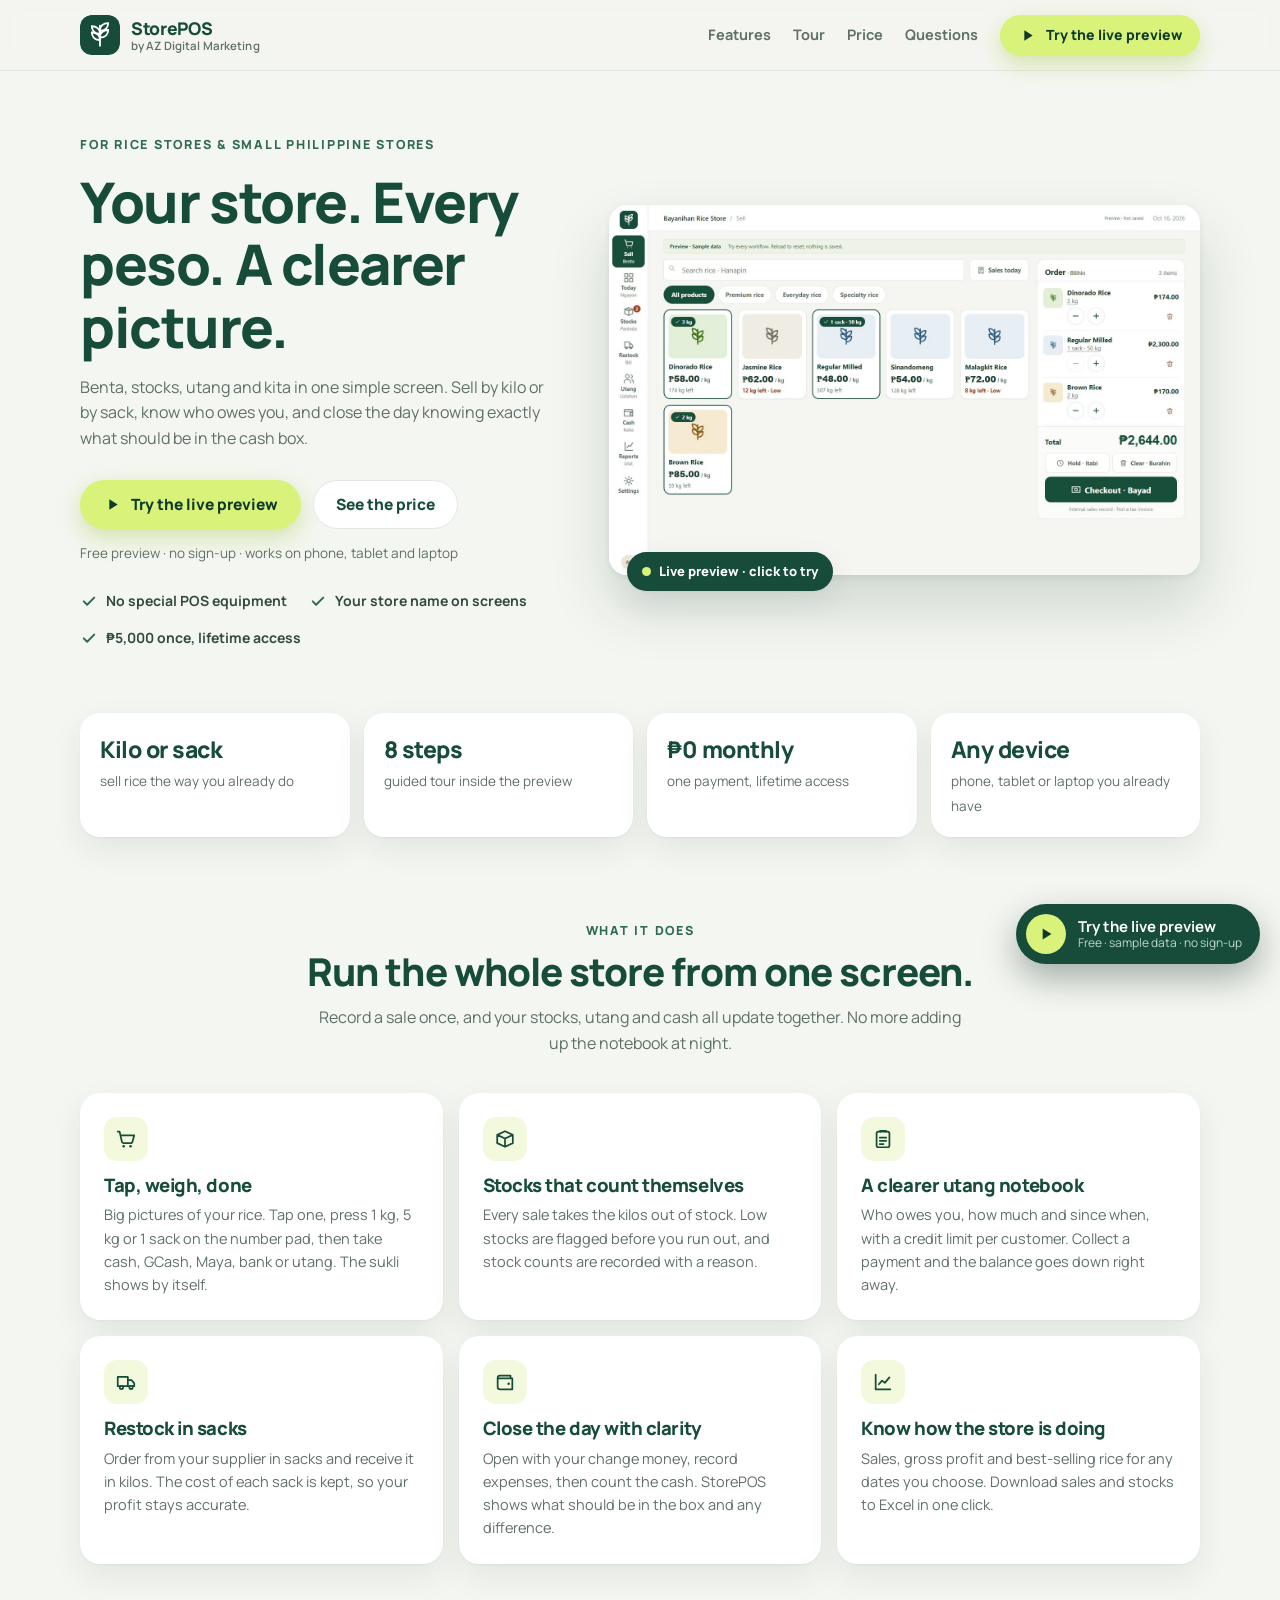
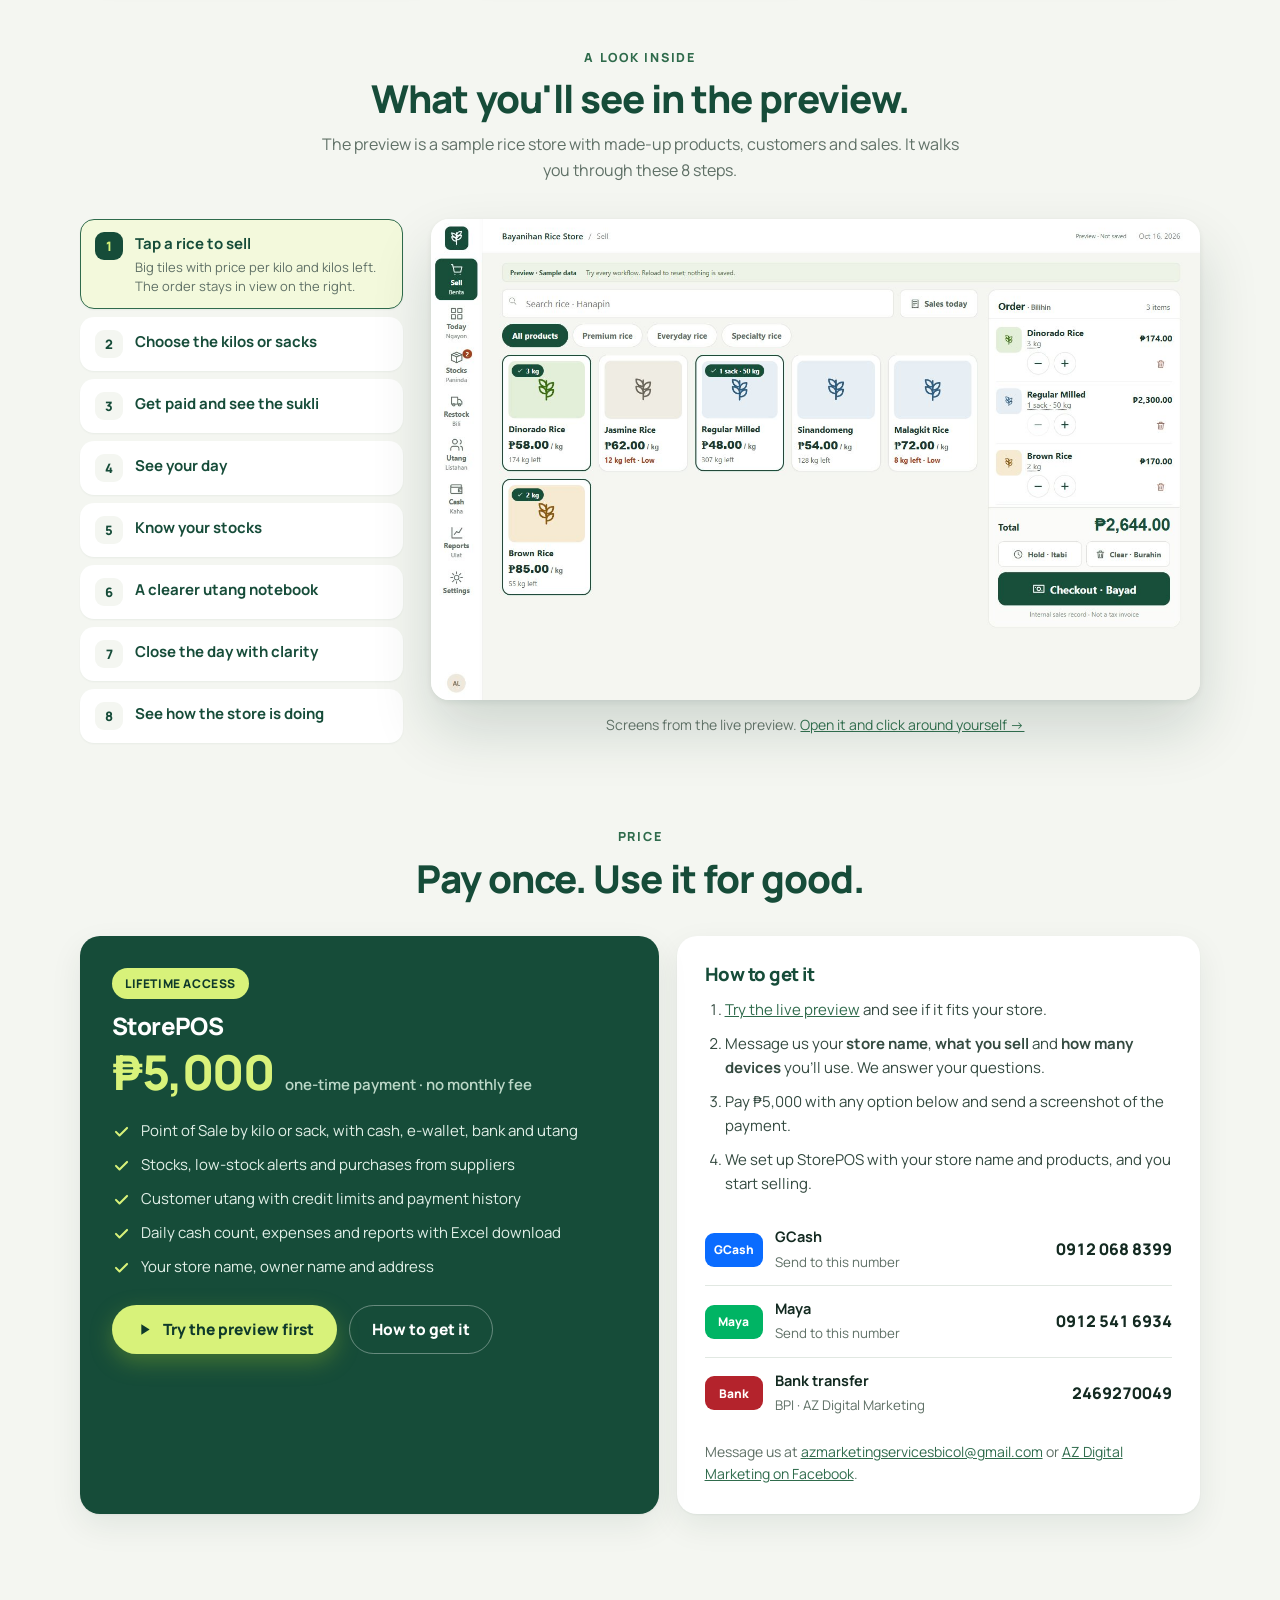
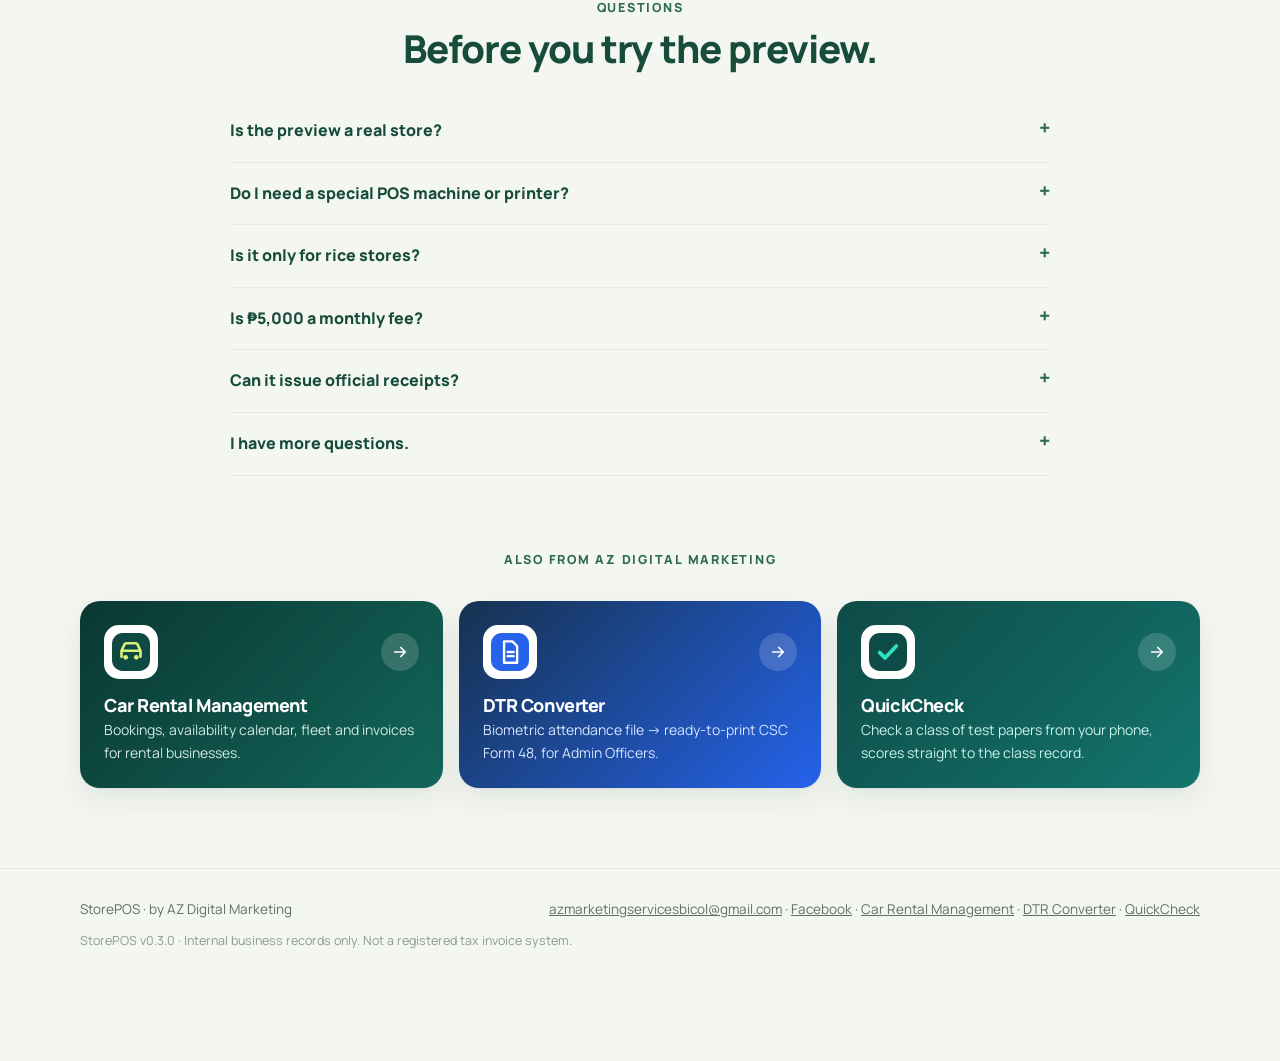
==== commit 11d2370d: "StorePOS 0.3.0: easy cashier Sell screen Opens on Sell with big rice tiles, a number pad for kilos o" ====
--- a/index.html
+++ b/index.html
@@ -9,7 +9,7 @@
 <link rel="canonical" href="https://homearvin.github.io/STORE.POS/">
 <meta property="og:title" content="StorePOS — sales, stocks & utang for small stores">
 <meta property="og:description" content="Benta, stocks, utang and kita in one simple screen. For rice stores and small Philippine stores. ₱5,000 one-time, lifetime access.">
-<meta property="og:image" content="https://homearvin.github.io/STORE.POS/images/dashboard.jpg">
+<meta property="og:image" content="https://homearvin.github.io/STORE.POS/images/sell.jpg">
 <link rel="icon" href="icon.svg" type="image/svg+xml">
 <link rel="preconnect" href="https://fonts.googleapis.com">
 <link rel="preconnect" href="https://fonts.gstatic.com" crossorigin>
@@ -246,7 +246,7 @@
       </div>
     </div>
     <div class="shot-frame">
-      <img class="shot" src="images/dashboard.jpg" width="1440" height="900" alt="Dashboard: today's sales, payments collected, gross profit, expenses, a 7-day sales chart and low-stock rice">
+      <img class="shot" src="images/sell.jpg" width="1440" height="900" alt="Sell screen: big rice tiles with price per kilo, an order with plus and minus buttons, the total and a large Checkout button">
       <a class="live-chip js-demo" href="preview.html"><i></i>Live preview · click to try</a>
     </div>
   </section>
@@ -265,8 +265,8 @@
       <p class="lead" style="margin:12px auto 0; max-width:660px">Record a sale once, and your stocks, utang and cash all update together. No more adding up the notebook at night.</p>
     </div>
     <div class="features">
-      <div class="card feature"><span class="ic"><svg><use href="#i-cart"/></svg></span><h3>Sell by kilo or sack</h3>
-        <p>Tap a rice product, enter the weight and take cash, GCash, Maya, bank transfer, split payment or utang.</p></div>
+      <div class="card feature"><span class="ic"><svg><use href="#i-cart"/></svg></span><h3>Tap, weigh, done</h3>
+        <p>Big pictures of your rice. Tap one, press 1 kg, 5 kg or 1 sack on the number pad, then take cash, GCash, Maya, bank or utang. The sukli shows by itself.</p></div>
       <div class="card feature"><span class="ic"><svg><use href="#i-box"/></svg></span><h3>Stocks that count themselves</h3>
         <p>Every sale takes the kilos out of stock. Low stocks are flagged before you run out, and stock counts are recorded with a reason.</p></div>
       <div class="card feature"><span class="ic"><svg><use href="#i-book"/></svg></span><h3>A clearer utang notebook</h3>
@@ -288,17 +288,17 @@
     </div>
     <div class="tour">
       <div class="tour-steps" role="tablist" aria-label="Preview tour steps">
-        <button role="tab" aria-selected="true" data-img="images/dashboard.jpg" data-alt="Dashboard with today's sales, payments collected, gross profit and expenses"><i>1</i><span><b>Start with your day</b><small>Today's sales, profit, utang and low stocks, the moment you open the store.</small></span></button>
-        <button role="tab" aria-selected="false" data-img="images/pos.jpg" data-alt="Point of Sale: rice products with price per kilo and the current sale"><i>2</i><span><b>Sell by kilo or by sack</b><small>Tap a rice product, enter the weight, then take cash, GCash, Maya or utang.</small></span></button>
-        <button role="tab" aria-selected="false" data-img="images/inventory.jpg" data-alt="Products and inventory with kilos left, cost and selling price"><i>3</i><span><b>Know your stocks</b><small>Kilos left, cost and selling price of every product. Low stocks are flagged.</small></span></button>
-        <button role="tab" aria-selected="false" data-img="images/purchases.jpg" data-alt="Purchases: orders from suppliers in sacks"><i>4</i><span><b>Restock in sacks</b><small>Order in sacks, receive in kilos, and the stock updates by itself.</small></span></button>
-        <button role="tab" aria-selected="false" data-img="images/customers.jpg" data-alt="Customers and credit: utang balances per customer"><i>5</i><span><b>A clearer utang notebook</b><small>Who owes you, how much, and since when. Collect payments in one tap.</small></span></button>
-        <button role="tab" aria-selected="false" data-img="images/cash.jpg" data-alt="Cash and expenses: cash session, expected cash and expenses"><i>6</i><span><b>Close the day with clarity</b><small>Change money, expenses and the cash count, with the expected amount shown.</small></span></button>
-        <button role="tab" aria-selected="false" data-img="images/reports.jpg" data-alt="Reports: sales, gross profit and best-selling rice"><i>7</i><span><b>See how the store is doing</b><small>Sales, profit and best sellers for any dates. Download to Excel.</small></span></button>
-        <button role="tab" aria-selected="false" data-img="images/settings.jpg" data-alt="Settings: store name, owner and address"><i>8</i><span><b>Make it your own</b><small>Your store name, owner name and address on the screens and receipts.</small></span></button>
+        <button role="tab" aria-selected="true" data-img="images/sell.jpg" data-alt="Sell screen with big rice tiles and the order on the right"><i>1</i><span><b>Tap a rice to sell</b><small>Big tiles with price per kilo and kilos left. The order stays in view on the right.</small></span></button>
+        <button role="tab" aria-selected="false" data-img="images/keypad.jpg" data-alt="Number pad: by kilo or by sack, quick weights and the price"><i>2</i><span><b>Choose the kilos or sacks</b><small>A big number pad with 1 kg, 5 kg and 1 sack buttons. The price shows as you press.</small></span></button>
+        <button role="tab" aria-selected="false" data-img="images/checkout.jpg" data-alt="Checkout: payment tiles, quick cash buttons and the change"><i>3</i><span><b>Get paid and see the sukli</b><small>Cash, GCash, Maya, bank or utang. Tap what the customer gave and the change shows in big numbers.</small></span></button>
+        <button role="tab" aria-selected="false" data-img="images/dashboard.jpg" data-alt="Today: sales, payments collected, gross profit and expenses"><i>4</i><span><b>See your day</b><small>Today's sales, profit, utang and low stocks on one screen.</small></span></button>
+        <button role="tab" aria-selected="false" data-img="images/inventory.jpg" data-alt="Stocks: kilos left, cost and selling price, with product photos"><i>5</i><span><b>Know your stocks</b><small>Kilos left, cost and selling price. Low stocks are flagged, and you can add a photo of each rice.</small></span></button>
+        <button role="tab" aria-selected="false" data-img="images/customers.jpg" data-alt="Utang: balances per customer"><i>6</i><span><b>A clearer utang notebook</b><small>Who owes you, how much, and since when. Collect payments in one tap.</small></span></button>
+        <button role="tab" aria-selected="false" data-img="images/cash.jpg" data-alt="Cash: cash session, expected cash and expenses"><i>7</i><span><b>Close the day with clarity</b><small>Change money, expenses and the cash count, with the expected amount shown.</small></span></button>
+        <button role="tab" aria-selected="false" data-img="images/reports.jpg" data-alt="Reports: sales, gross profit and best-selling rice"><i>8</i><span><b>See how the store is doing</b><small>Sales, profit and best sellers for any dates. Download to Excel.</small></span></button>
       </div>
       <figure class="tour-view" style="margin:0">
-        <img class="shot" id="tourImg" src="images/dashboard.jpg" width="1440" height="900" alt="Dashboard with today's sales, payments collected, gross profit and expenses">
+        <img class="shot" id="tourImg" src="images/sell.jpg" width="1440" height="900" alt="Sell screen: big rice tiles with price per kilo, an order with plus and minus buttons, the total and a large Checkout button">
         <figcaption>Screens from the live preview. <a class="js-demo" href="preview.html">Open it and click around yourself →</a></figcaption>
       </figure>
     </div>
@@ -402,7 +402,7 @@
       <a href="https://homearvin.github.io/DTR.CONVERTER/">DTR Converter</a> ·
       <a href="https://homearvin.github.io/QUICK.CHECK/">QuickCheck</a>
     </span>
-    <span class="note">StorePOS v0.2.0 · Internal business records only. Not a registered tax invoice system.</span>
+    <span class="note">StorePOS v0.3.0 · Internal business records only. Not a registered tax invoice system.</span>
   </div>
 </footer>
 
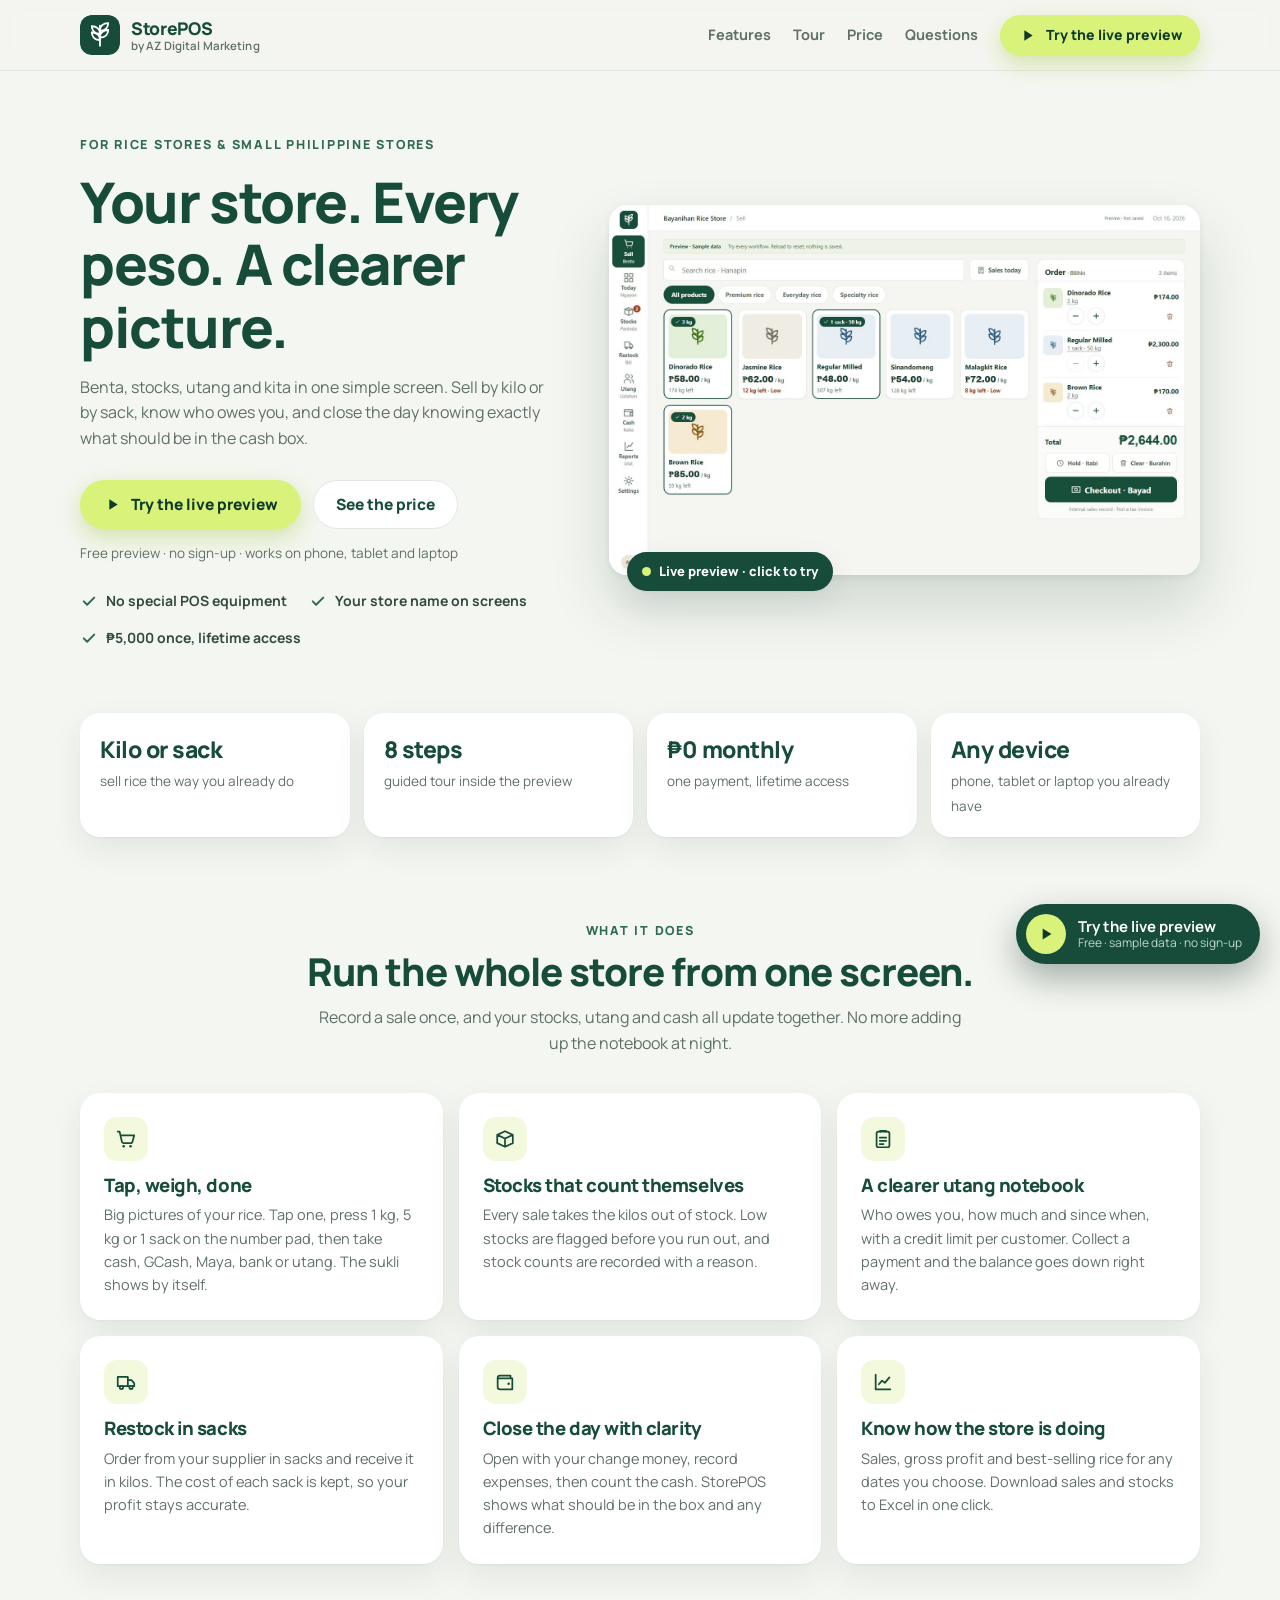
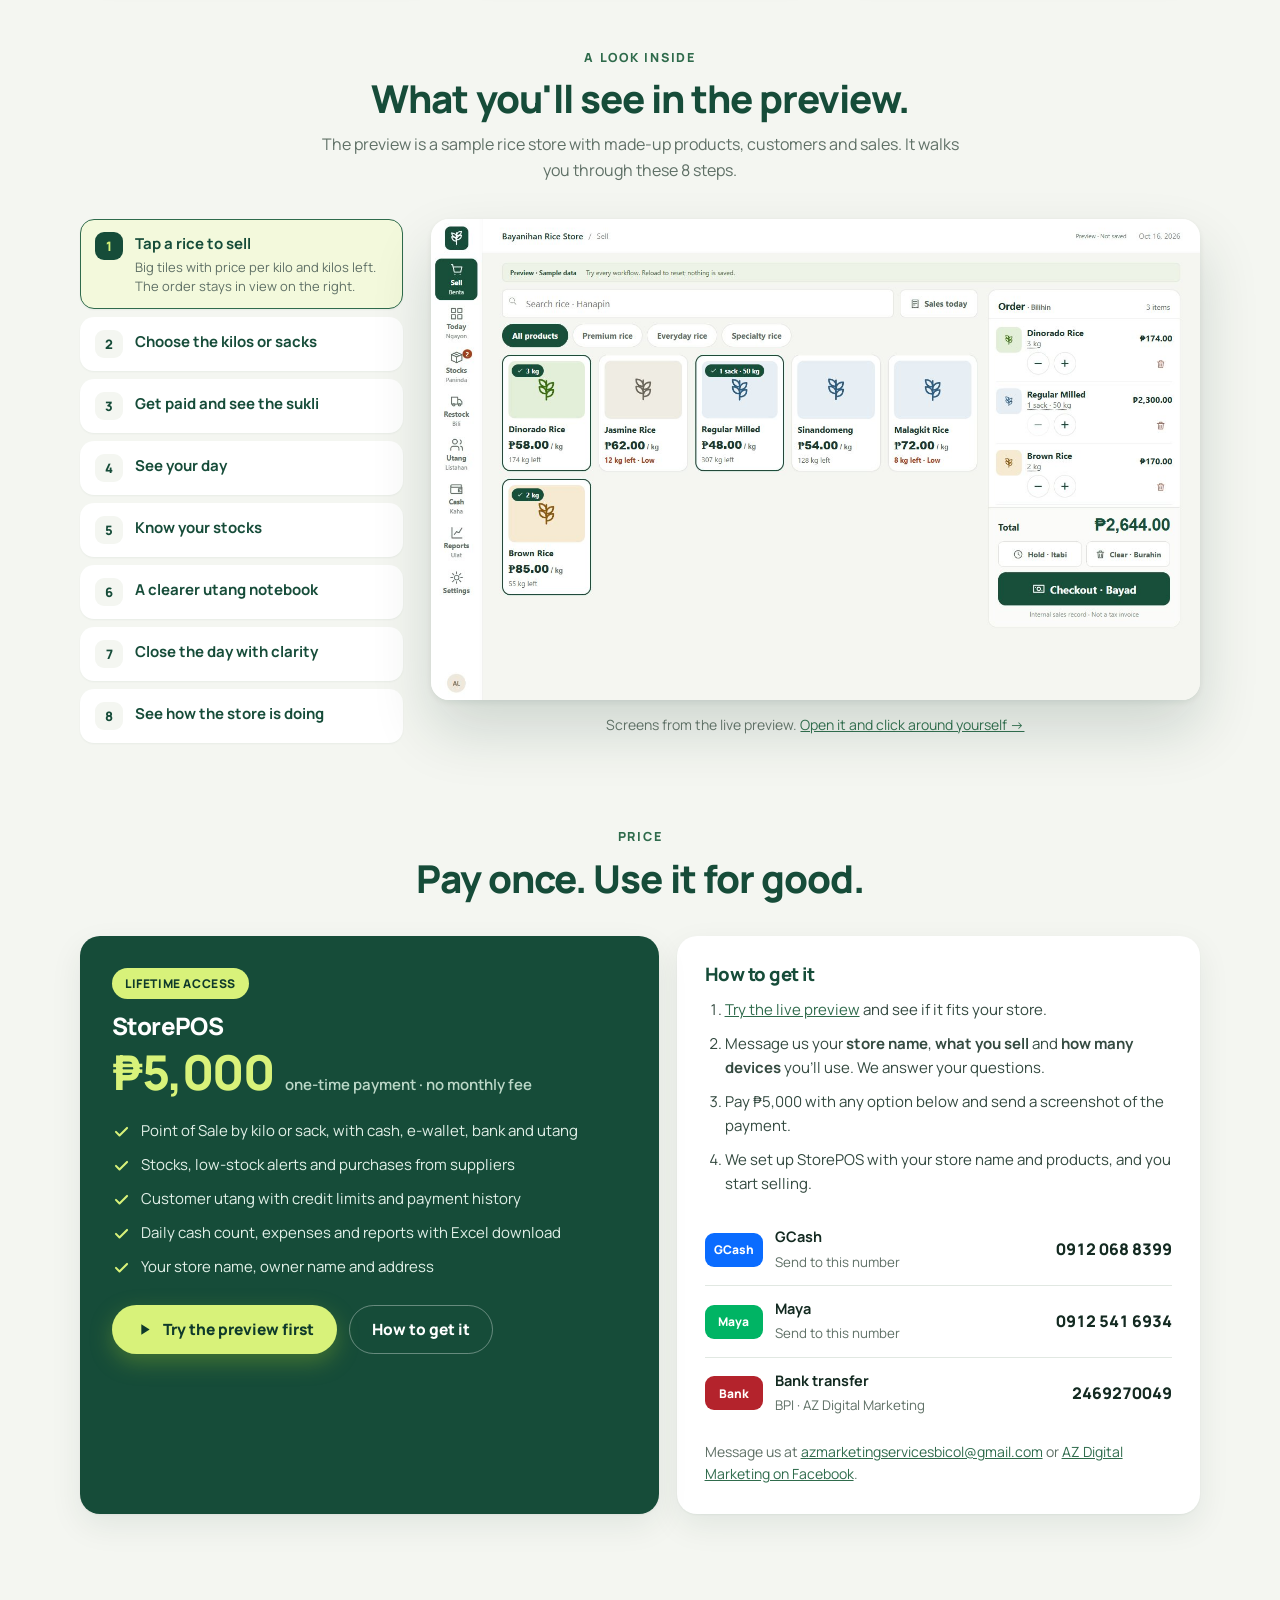
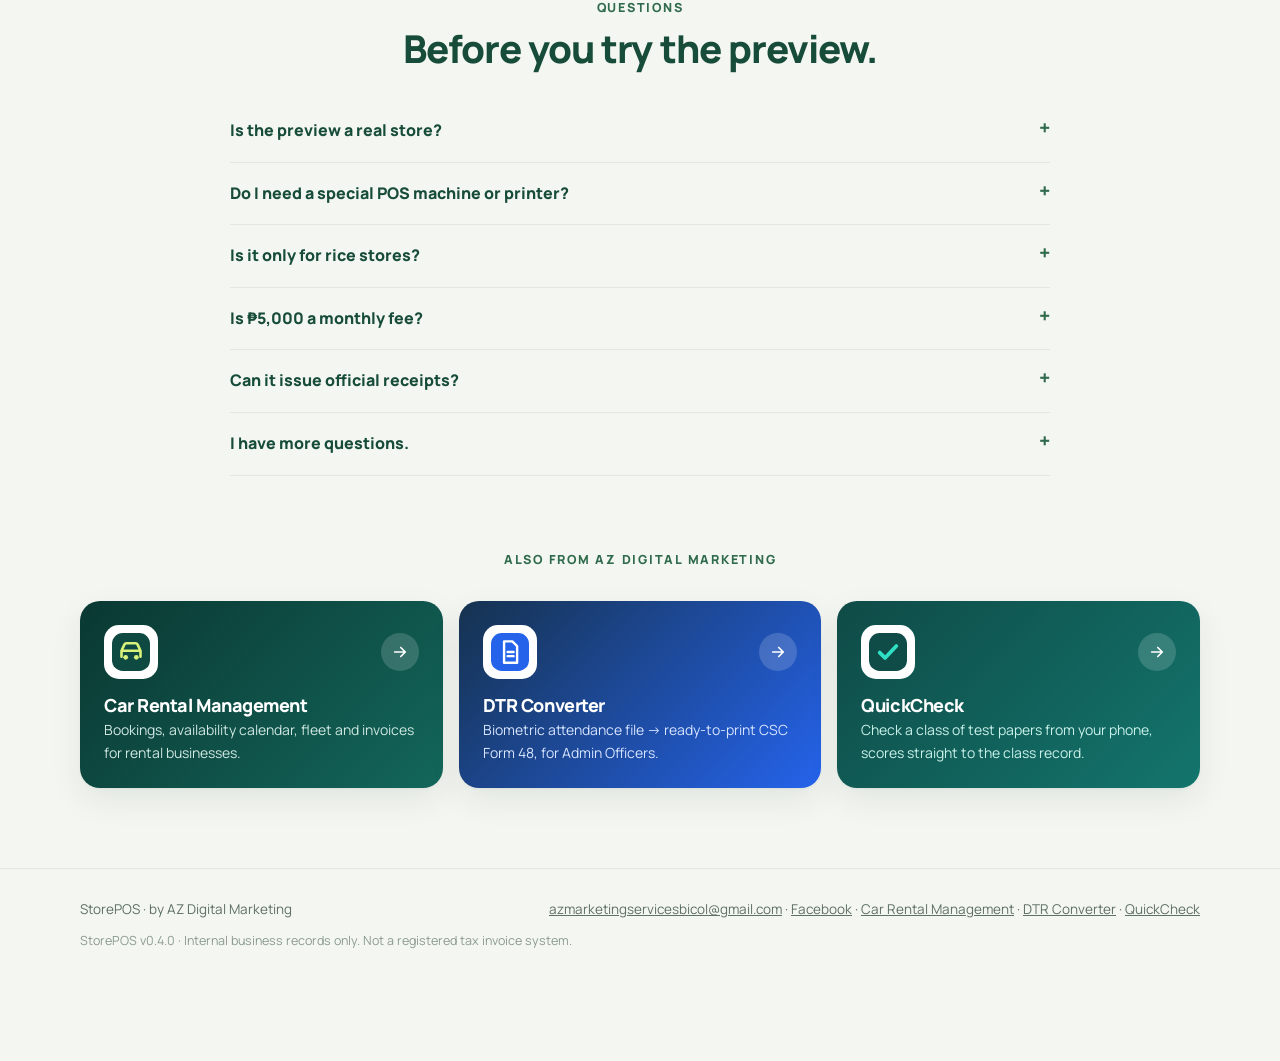
==== commit 878d50e0: "StorePOS 0.4.0: receipts, quick buy and easy screens - Store receipts that slide out of an on-screen" ====
--- a/index.html
+++ b/index.html
@@ -402,7 +402,7 @@
       <a href="https://homearvin.github.io/DTR.CONVERTER/">DTR Converter</a> ·
       <a href="https://homearvin.github.io/QUICK.CHECK/">QuickCheck</a>
     </span>
-    <span class="note">StorePOS v0.3.0 · Internal business records only. Not a registered tax invoice system.</span>
+    <span class="note">StorePOS v0.4.0 · Internal business records only. Not a registered tax invoice system.</span>
   </div>
 </footer>
 
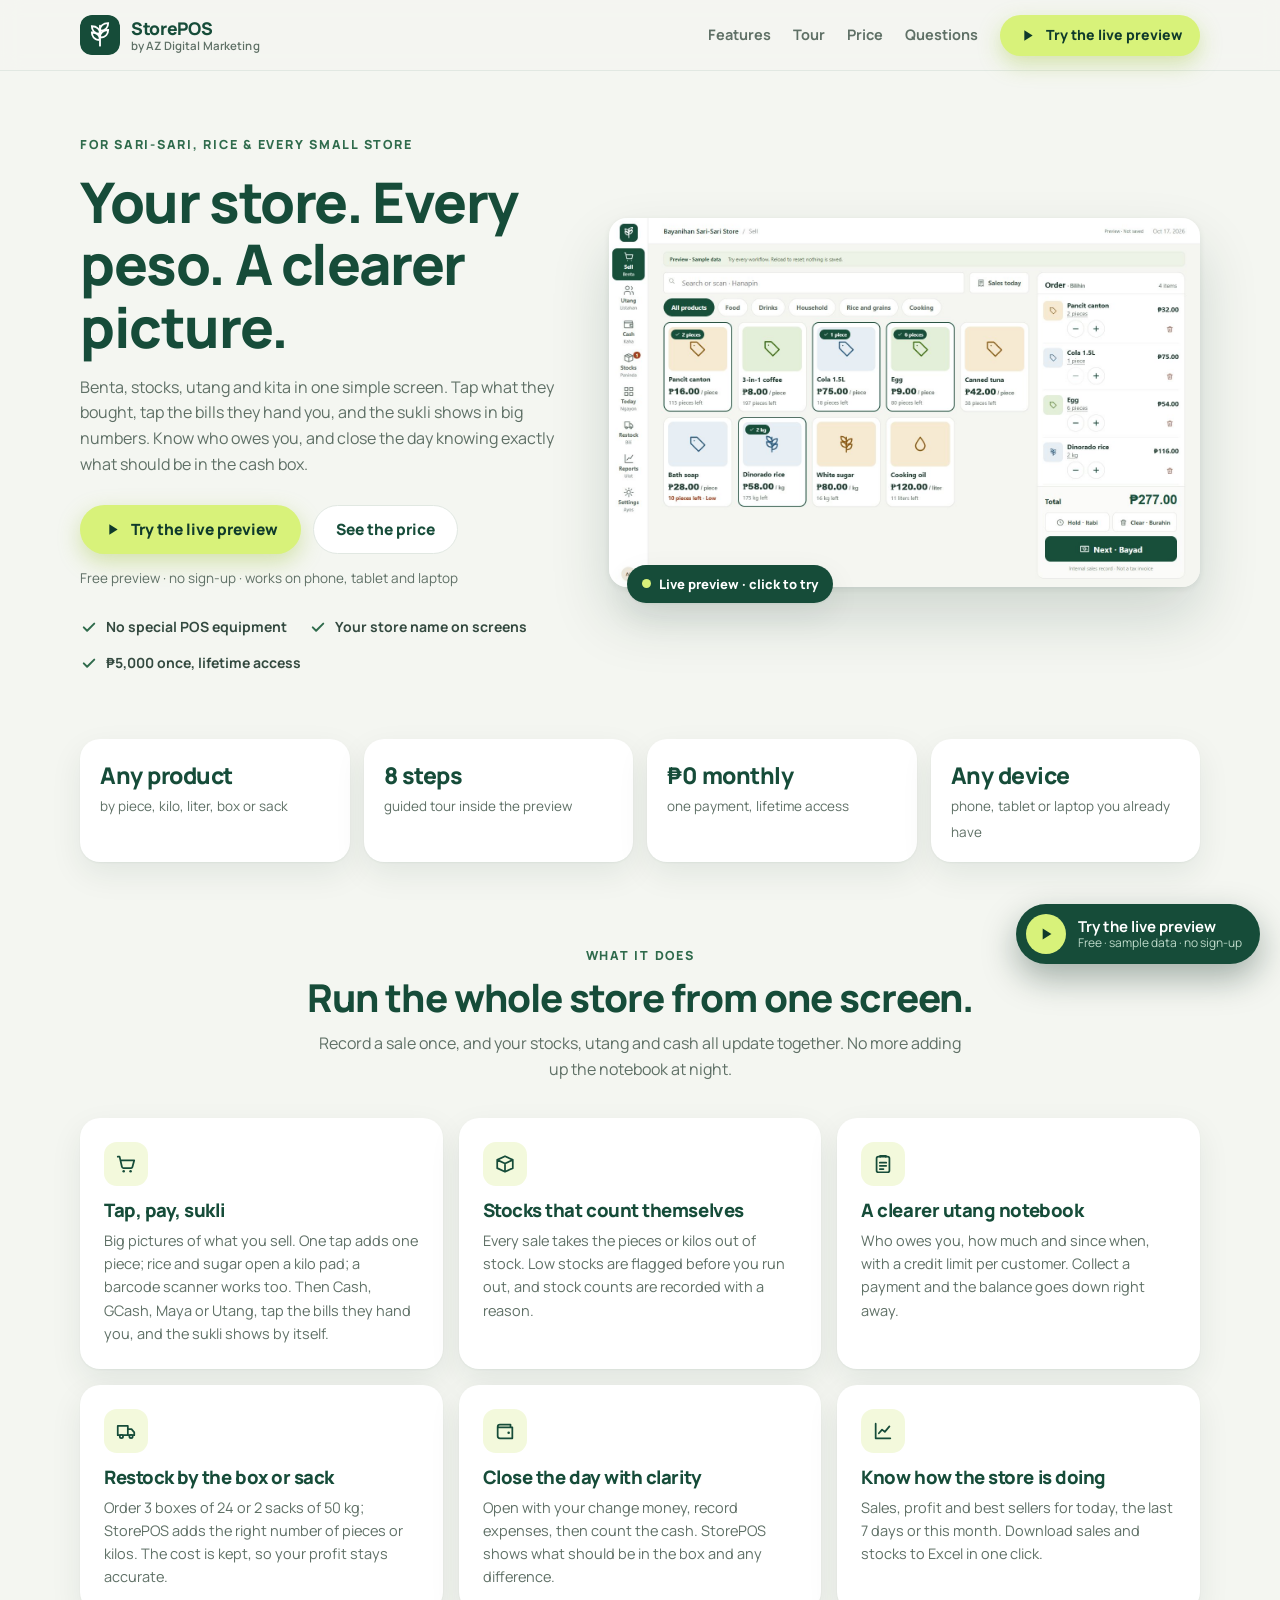
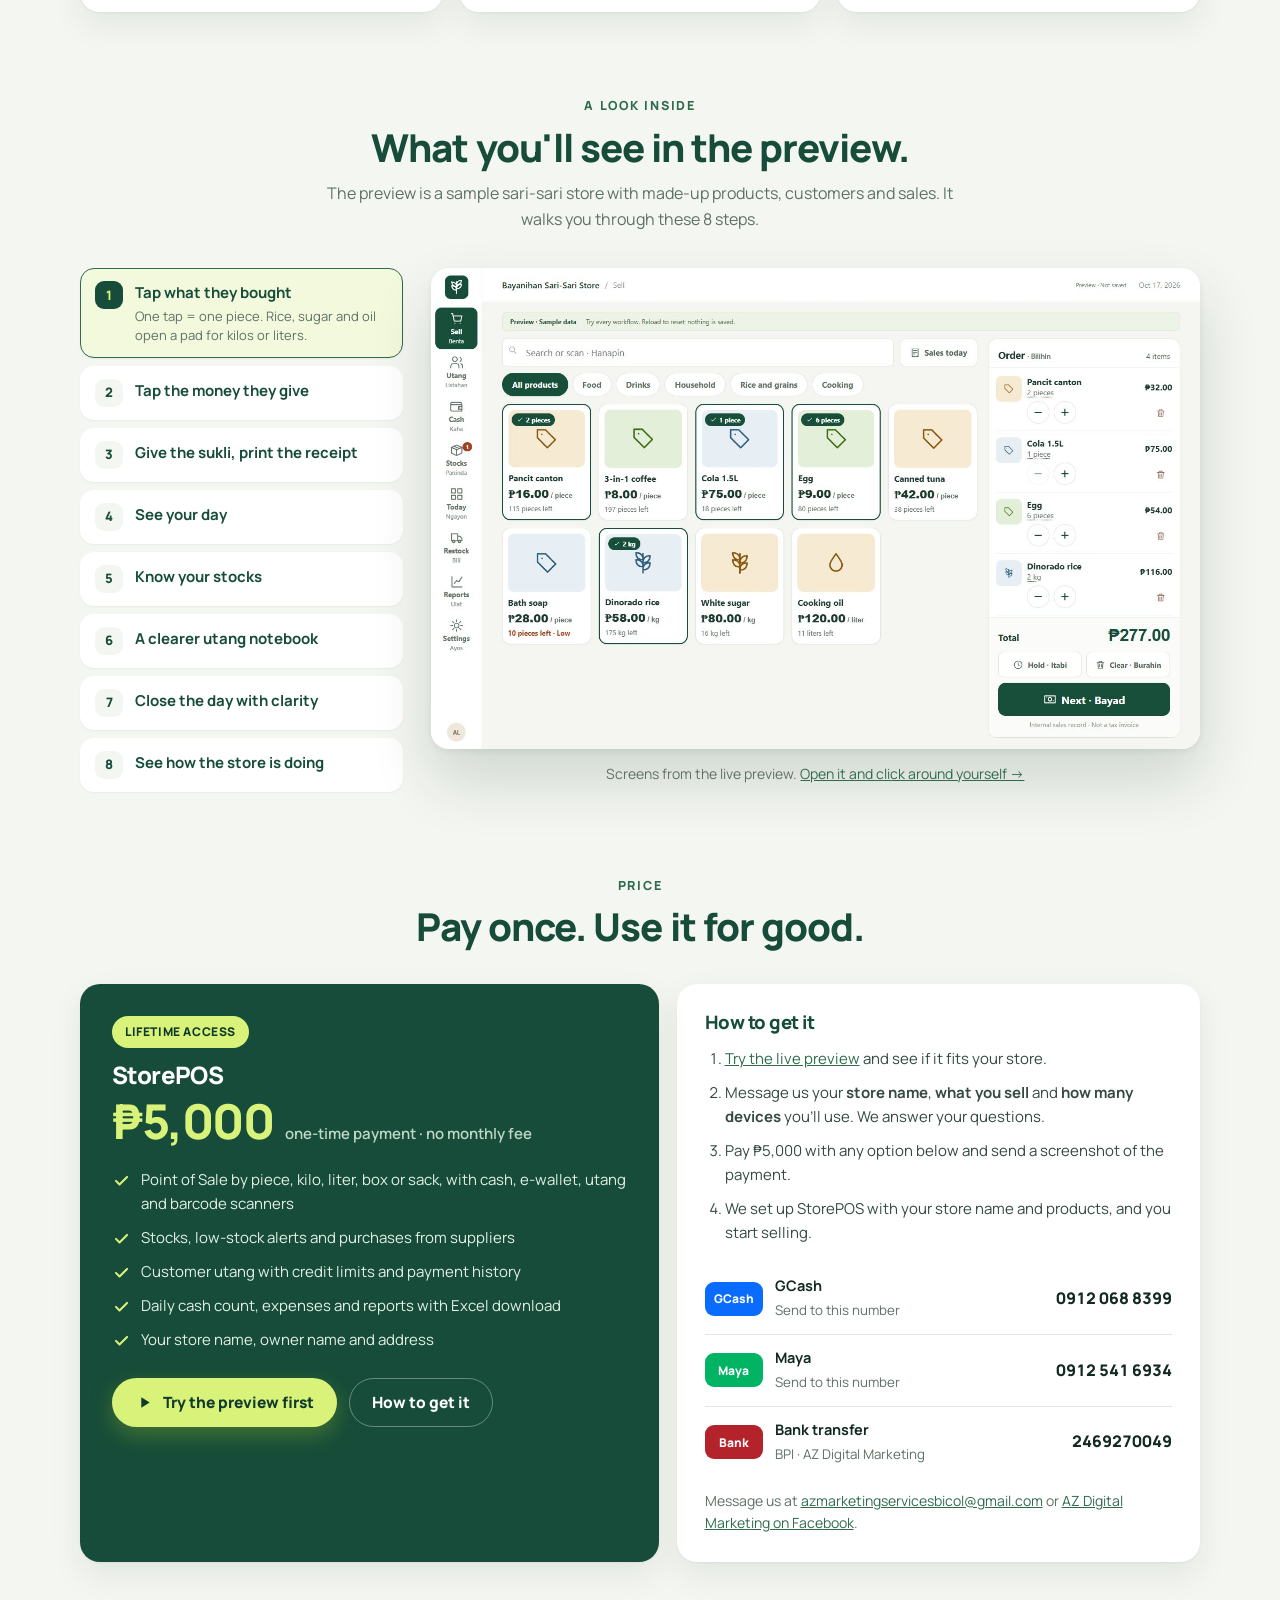
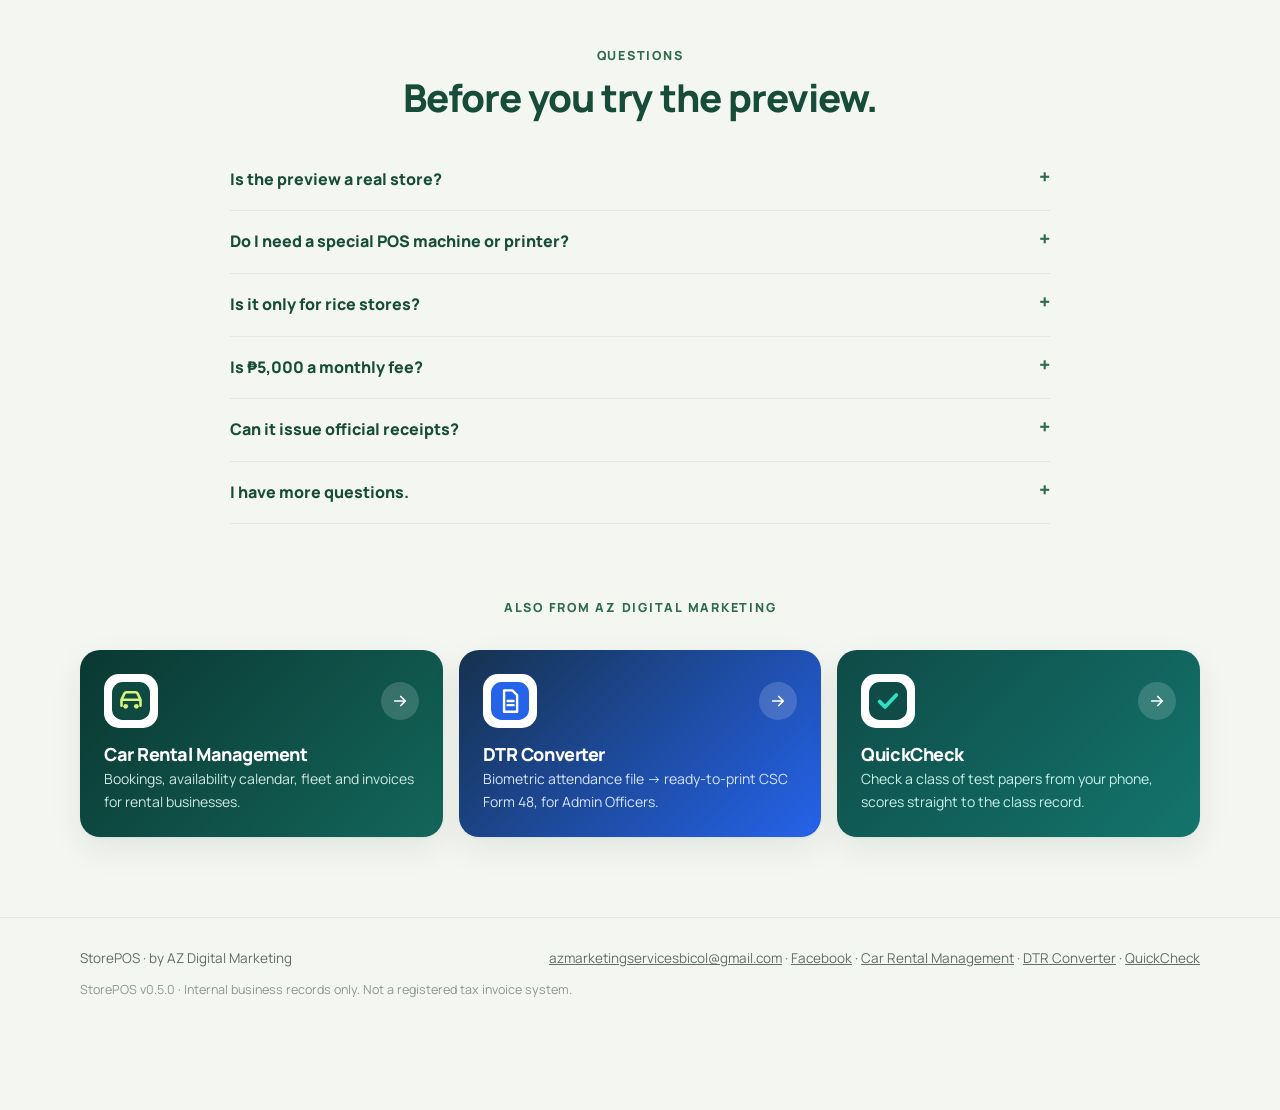
==== commit aa1f8e8e: "StorePOS 0.5.0: every store, and a 4-step sale - Any product: sold by piece, kilo, liter or pack, wi" ====
--- a/index.html
+++ b/index.html
@@ -4,11 +4,11 @@
 <meta charset="utf-8">
 <meta name="viewport" content="width=device-width, initial-scale=1">
 <title>StorePOS — sales, stocks & utang for small stores</title>
-<meta name="description" content="A simple POS for Philippine rice stores and small retailers: sell by kilo or sack, track stocks, utang and cash closing. Try the live preview. ₱5,000 one-time, lifetime access.">
+<meta name="description" content="A simple POS for sari-sari stores and every small Philippine store: sell by piece, kilo, liter or box, track stocks, utang and cash closing. Try the live preview. ₱5,000 one-time, lifetime access.">
 <meta name="theme-color" content="#164c39">
 <link rel="canonical" href="https://homearvin.github.io/STORE.POS/">
 <meta property="og:title" content="StorePOS — sales, stocks & utang for small stores">
-<meta property="og:description" content="Benta, stocks, utang and kita in one simple screen. For rice stores and small Philippine stores. ₱5,000 one-time, lifetime access.">
+<meta property="og:description" content="Benta, stocks, utang and kita in one simple screen. For sari-sari stores and every small Philippine store. ₱5,000 one-time, lifetime access.">
 <meta property="og:image" content="https://homearvin.github.io/STORE.POS/images/sell.jpg">
 <link rel="icon" href="icon.svg" type="image/svg+xml">
 <link rel="preconnect" href="https://fonts.googleapis.com">
@@ -231,9 +231,9 @@
 <div class="wrap">
   <section class="hero">
     <div>
-      <span class="eyebrow">For rice stores &amp; small Philippine stores</span>
+      <span class="eyebrow">For sari-sari, rice &amp; every small store</span>
       <h1>Your store. Every peso. A clearer picture.</h1>
-      <p class="lead">Benta, stocks, utang and kita in one simple screen. Sell by kilo or by sack, know who owes you, and close the day knowing exactly what should be in the cash box.</p>
+      <p class="lead">Benta, stocks, utang and kita in one simple screen. Tap what they bought, tap the bills they hand you, and the sukli shows in big numbers. Know who owes you, and close the day knowing exactly what should be in the cash box.</p>
       <div class="hero-cta">
         <a class="btn primary js-demo" href="preview.html"><svg><use href="#i-play"/></svg>Try the live preview</a>
         <a class="btn ghost" href="#price">See the price</a>
@@ -246,13 +246,13 @@
       </div>
     </div>
     <div class="shot-frame">
-      <img class="shot" src="images/sell.jpg" width="1440" height="900" alt="Sell screen: big rice tiles with price per kilo, an order with plus and minus buttons, the total and a large Checkout button">
+      <img class="shot" src="images/sell.jpg" width="1440" height="900" alt="Sell screen: big product tiles with prices, an order with plus and minus buttons, the total and a large Next · Bayad button">
       <a class="live-chip js-demo" href="preview.html"><i></i>Live preview · click to try</a>
     </div>
   </section>
 
   <div class="strip">
-    <div class="card"><b>Kilo or sack</b><span>sell rice the way you already do</span></div>
+    <div class="card"><b>Any product</b><span>by piece, kilo, liter, box or sack</span></div>
     <div class="card"><b>8 steps</b><span>guided tour inside the preview</span></div>
     <div class="card"><b>₱0 monthly</b><span>one payment, lifetime access</span></div>
     <div class="card"><b>Any device</b><span>phone, tablet or laptop you already have</span></div>
@@ -265,18 +265,18 @@
       <p class="lead" style="margin:12px auto 0; max-width:660px">Record a sale once, and your stocks, utang and cash all update together. No more adding up the notebook at night.</p>
     </div>
     <div class="features">
-      <div class="card feature"><span class="ic"><svg><use href="#i-cart"/></svg></span><h3>Tap, weigh, done</h3>
-        <p>Big pictures of your rice. Tap one, press 1 kg, 5 kg or 1 sack on the number pad, then take cash, GCash, Maya, bank or utang. The sukli shows by itself.</p></div>
+      <div class="card feature"><span class="ic"><svg><use href="#i-cart"/></svg></span><h3>Tap, pay, sukli</h3>
+        <p>Big pictures of what you sell. One tap adds one piece; rice and sugar open a kilo pad; a barcode scanner works too. Then Cash, GCash, Maya or Utang, tap the bills they hand you, and the sukli shows by itself.</p></div>
       <div class="card feature"><span class="ic"><svg><use href="#i-box"/></svg></span><h3>Stocks that count themselves</h3>
-        <p>Every sale takes the kilos out of stock. Low stocks are flagged before you run out, and stock counts are recorded with a reason.</p></div>
+        <p>Every sale takes the pieces or kilos out of stock. Low stocks are flagged before you run out, and stock counts are recorded with a reason.</p></div>
       <div class="card feature"><span class="ic"><svg><use href="#i-book"/></svg></span><h3>A clearer utang notebook</h3>
         <p>Who owes you, how much and since when, with a credit limit per customer. Collect a payment and the balance goes down right away.</p></div>
-      <div class="card feature"><span class="ic"><svg><use href="#i-truck"/></svg></span><h3>Restock in sacks</h3>
-        <p>Order from your supplier in sacks and receive it in kilos. The cost of each sack is kept, so your profit stays accurate.</p></div>
+      <div class="card feature"><span class="ic"><svg><use href="#i-truck"/></svg></span><h3>Restock by the box or sack</h3>
+        <p>Order 3 boxes of 24 or 2 sacks of 50 kg; StorePOS adds the right number of pieces or kilos. The cost is kept, so your profit stays accurate.</p></div>
       <div class="card feature"><span class="ic"><svg><use href="#i-wallet"/></svg></span><h3>Close the day with clarity</h3>
         <p>Open with your change money, record expenses, then count the cash. StorePOS shows what should be in the box and any difference.</p></div>
       <div class="card feature"><span class="ic"><svg><use href="#i-chart"/></svg></span><h3>Know how the store is doing</h3>
-        <p>Sales, gross profit and best-selling rice for any dates you choose. Download sales and stocks to Excel in one click.</p></div>
+        <p>Sales, profit and best sellers for today, the last 7 days or this month. Download sales and stocks to Excel in one click.</p></div>
     </div>
   </section>
 
@@ -284,21 +284,21 @@
     <div class="center">
       <span class="eyebrow">A look inside</span>
       <h2 style="margin-top:8px">What you'll see in the preview.</h2>
-      <p class="lead" style="margin:12px auto 0; max-width:660px">The preview is a sample rice store with made-up products, customers and sales. It walks you through these 8 steps.</p>
+      <p class="lead" style="margin:12px auto 0; max-width:660px">The preview is a sample sari-sari store with made-up products, customers and sales. It walks you through these 8 steps.</p>
     </div>
     <div class="tour">
       <div class="tour-steps" role="tablist" aria-label="Preview tour steps">
-        <button role="tab" aria-selected="true" data-img="images/sell.jpg" data-alt="Sell screen with big rice tiles and the order on the right"><i>1</i><span><b>Tap a rice to sell</b><small>Big tiles with price per kilo and kilos left. The order stays in view on the right.</small></span></button>
-        <button role="tab" aria-selected="false" data-img="images/keypad.jpg" data-alt="Number pad: by kilo or by sack, quick weights and the price"><i>2</i><span><b>Choose the kilos or sacks</b><small>A big number pad with 1 kg, 5 kg and 1 sack buttons. The price shows as you press.</small></span></button>
-        <button role="tab" aria-selected="false" data-img="images/checkout.jpg" data-alt="Checkout: payment tiles, quick cash buttons and the change"><i>3</i><span><b>Get paid and see the sukli</b><small>Cash, GCash, Maya, bank or utang. Tap what the customer gave and the change shows in big numbers.</small></span></button>
-        <button role="tab" aria-selected="false" data-img="images/dashboard.jpg" data-alt="Today: sales, payments collected, gross profit and expenses"><i>4</i><span><b>See your day</b><small>Today's sales, profit, utang and low stocks on one screen.</small></span></button>
-        <button role="tab" aria-selected="false" data-img="images/inventory.jpg" data-alt="Stocks: kilos left, cost and selling price, with product photos"><i>5</i><span><b>Know your stocks</b><small>Kilos left, cost and selling price. Low stocks are flagged, and you can add a photo of each rice.</small></span></button>
+        <button role="tab" aria-selected="true" data-img="images/sell.jpg" data-alt="Sell screen with big product tiles and the order on the right"><i>1</i><span><b>Tap what they bought</b><small>One tap = one piece. Rice, sugar and oil open a pad for kilos or liters.</small></span></button>
+        <button role="tab" aria-selected="false" data-img="images/keypad.jpg" data-alt="Payment: tap the bills the customer hands you"><i>2</i><span><b>Tap the money they give</b><small>Choose Cash, GCash, Maya or Utang, then tap each bill. No adding up in your head.</small></span></button>
+        <button role="tab" aria-selected="false" data-img="images/checkout.jpg" data-alt="The sukli in big numbers and the printed receipt"><i>3</i><span><b>Give the sukli, print the receipt</b><small>The change in big numbers, and a receipt for 58 mm or 80 mm printers.</small></span></button>
+        <button role="tab" aria-selected="false" data-img="images/dashboard.jpg" data-alt="Today: sold today, money in the cash box and utang"><i>4</i><span><b>See your day</b><small>Sold today, money in the cash box and utang, in three big numbers.</small></span></button>
+        <button role="tab" aria-selected="false" data-img="images/inventory.jpg" data-alt="Stocks: pieces and kilos left, with product photos"><i>5</i><span><b>Know your stocks</b><small>Pieces or kilos left on every product. Low stocks turn red, and you can add a photo.</small></span></button>
         <button role="tab" aria-selected="false" data-img="images/customers.jpg" data-alt="Utang: balances per customer"><i>6</i><span><b>A clearer utang notebook</b><small>Who owes you, how much, and since when. Collect payments in one tap.</small></span></button>
         <button role="tab" aria-selected="false" data-img="images/cash.jpg" data-alt="Cash: cash session, expected cash and expenses"><i>7</i><span><b>Close the day with clarity</b><small>Change money, expenses and the cash count, with the expected amount shown.</small></span></button>
-        <button role="tab" aria-selected="false" data-img="images/reports.jpg" data-alt="Reports: sales, gross profit and best-selling rice"><i>8</i><span><b>See how the store is doing</b><small>Sales, profit and best sellers for any dates. Download to Excel.</small></span></button>
+        <button role="tab" aria-selected="false" data-img="images/reports.jpg" data-alt="Reports: sold, profit, expenses and best sellers"><i>8</i><span><b>See how the store is doing</b><small>Sales, profit and best sellers for any dates. Download to Excel.</small></span></button>
       </div>
       <figure class="tour-view" style="margin:0">
-        <img class="shot" id="tourImg" src="images/sell.jpg" width="1440" height="900" alt="Sell screen: big rice tiles with price per kilo, an order with plus and minus buttons, the total and a large Checkout button">
+        <img class="shot" id="tourImg" src="images/sell.jpg" width="1440" height="900" alt="Sell screen: big product tiles with prices, an order with plus and minus buttons, the total and a large Next · Bayad button">
         <figcaption>Screens from the live preview. <a class="js-demo" href="preview.html">Open it and click around yourself →</a></figcaption>
       </figure>
     </div>
@@ -315,7 +315,7 @@
         <h3>StorePOS</h3>
         <div class="price"><b>₱5,000</b><span>one-time payment · no monthly fee</span></div>
         <ul>
-          <li><svg><use href="#i-check"/></svg>Point of Sale by kilo or sack, with cash, e-wallet, bank and utang</li>
+          <li><svg><use href="#i-check"/></svg>Point of Sale by piece, kilo, liter, box or sack, with cash, e-wallet, utang and barcode scanners</li>
           <li><svg><use href="#i-check"/></svg>Stocks, low-stock alerts and purchases from suppliers</li>
           <li><svg><use href="#i-check"/></svg>Customer utang with credit limits and payment history</li>
           <li><svg><use href="#i-check"/></svg>Daily cash count, expenses and reports with Excel download</li>
@@ -353,11 +353,11 @@
     </div>
     <div class="faq">
       <details><summary>Is the preview a real store?</summary>
-        <p>No. "Bayanihan Rice Store" is a sample store with made-up products, customers and sales. Click anything you like. Nothing you do is saved, and reloading the page starts it fresh.</p></details>
+        <p>No. "Bayanihan Sari-Sari Store" is a sample store with made-up products, customers and sales. Click anything you like. Nothing you do is saved, and reloading the page starts it fresh.</p></details>
       <details><summary>Do I need a special POS machine or printer?</summary>
         <p>No. StorePOS opens in the web browser of the phone, tablet or laptop you already have. Nothing to install.</p></details>
       <details><summary>Is it only for rice stores?</summary>
-        <p>It was made for rice retailers, so products are sold by kilo and by sack. If you sell other goods, message us what you sell and we'll tell you honestly if it fits.</p></details>
+        <p>No. Since version 0.5.0 each product is sold by piece, kilo, liter or pack, and can also have a box, sack or case size. Sari-sari stores, rice dealers, small groceries and hardware shops all fit.</p></details>
       <details><summary>Is ₱5,000 a monthly fee?</summary>
         <p>No. You pay ₱5,000 once and have lifetime access. There is no monthly subscription.</p></details>
       <details><summary>Can it issue official receipts?</summary>
@@ -402,7 +402,7 @@
       <a href="https://homearvin.github.io/DTR.CONVERTER/">DTR Converter</a> ·
       <a href="https://homearvin.github.io/QUICK.CHECK/">QuickCheck</a>
     </span>
-    <span class="note">StorePOS v0.4.0 · Internal business records only. Not a registered tax invoice system.</span>
+    <span class="note">StorePOS v0.5.0 · Internal business records only. Not a registered tax invoice system.</span>
   </div>
 </footer>
 
@@ -413,7 +413,7 @@
       <span class="ad">Free live preview</span>
       <h3>See StorePOS working, before you buy.</h3>
       <img src="images/welcome.jpg" width="1440" height="900" alt="">
-      <p>A sample rice store with made-up products, customers and sales.</p>
+      <p>A sample sari-sari store with made-up products, customers and sales.</p>
     </div>
     <div class="demo-main">
       <button class="x" type="button" data-close aria-label="Close"><svg><use href="#i-x"/></svg></button>
